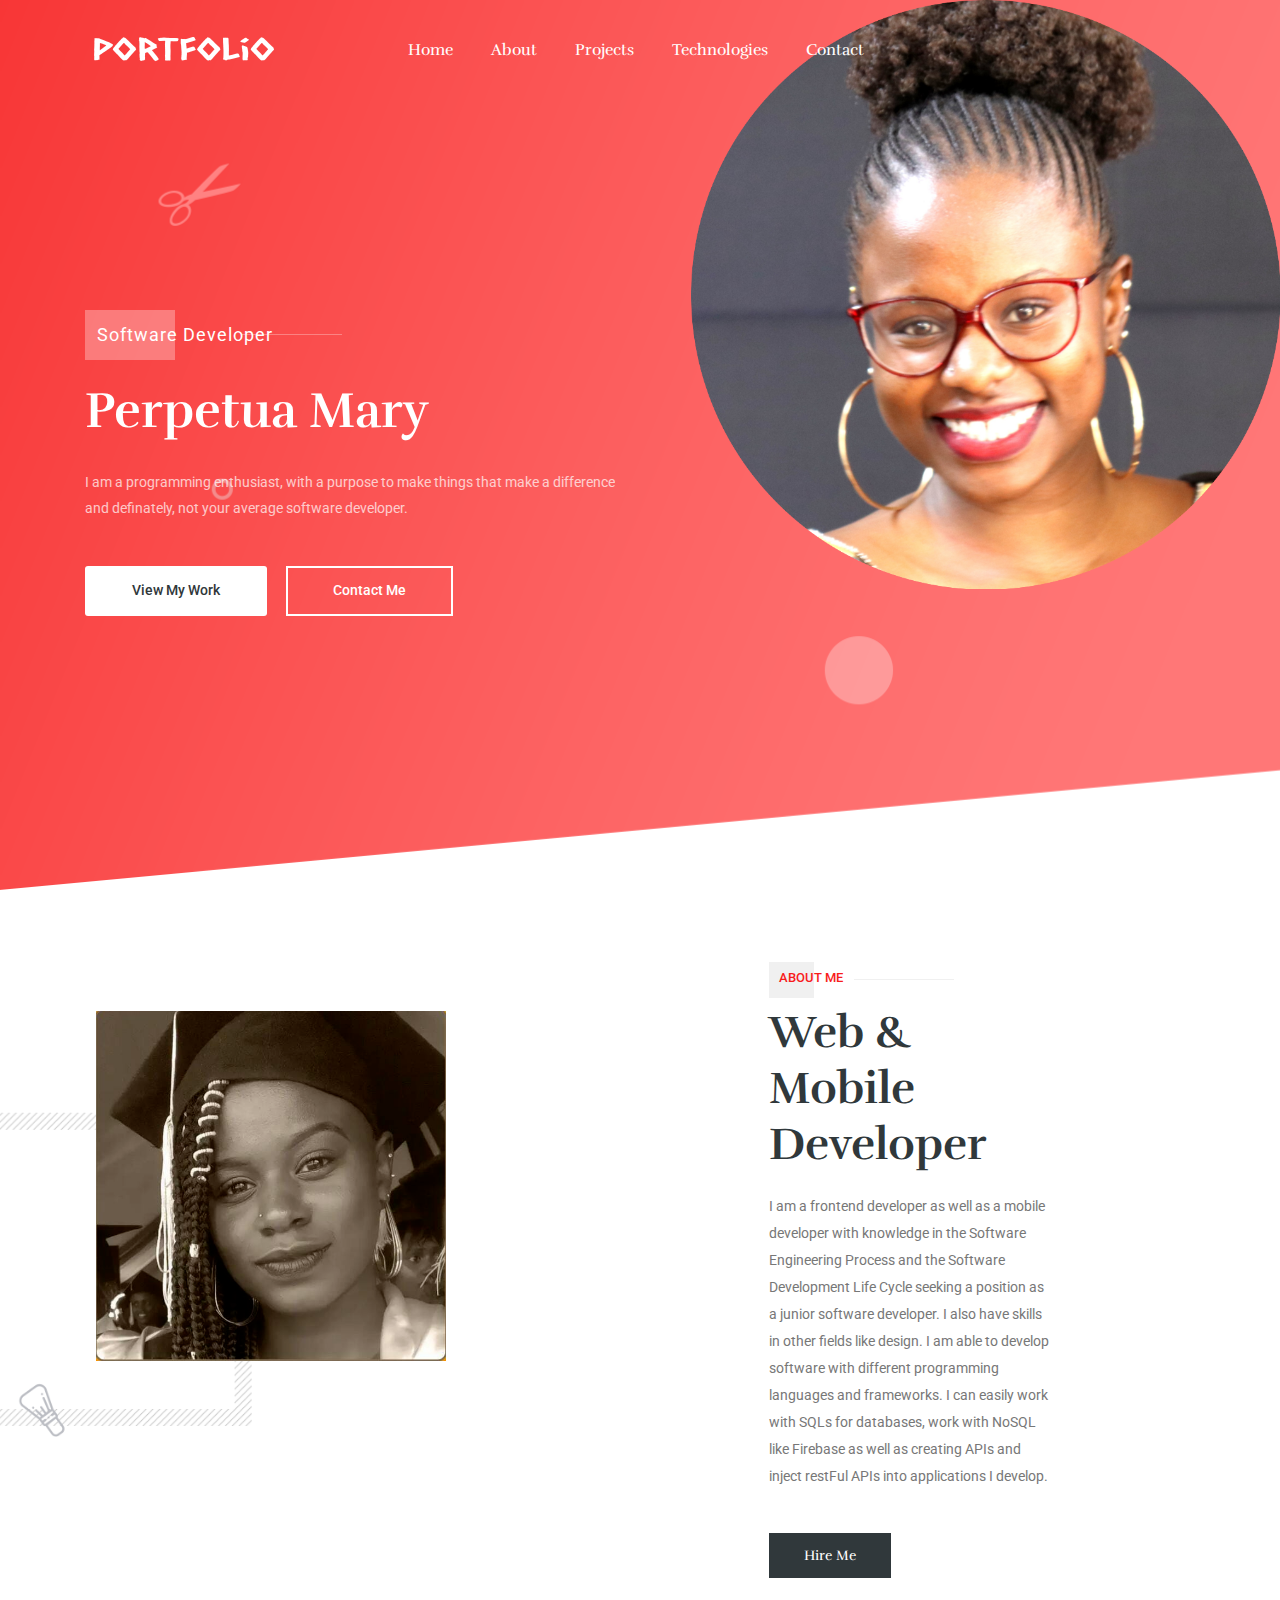
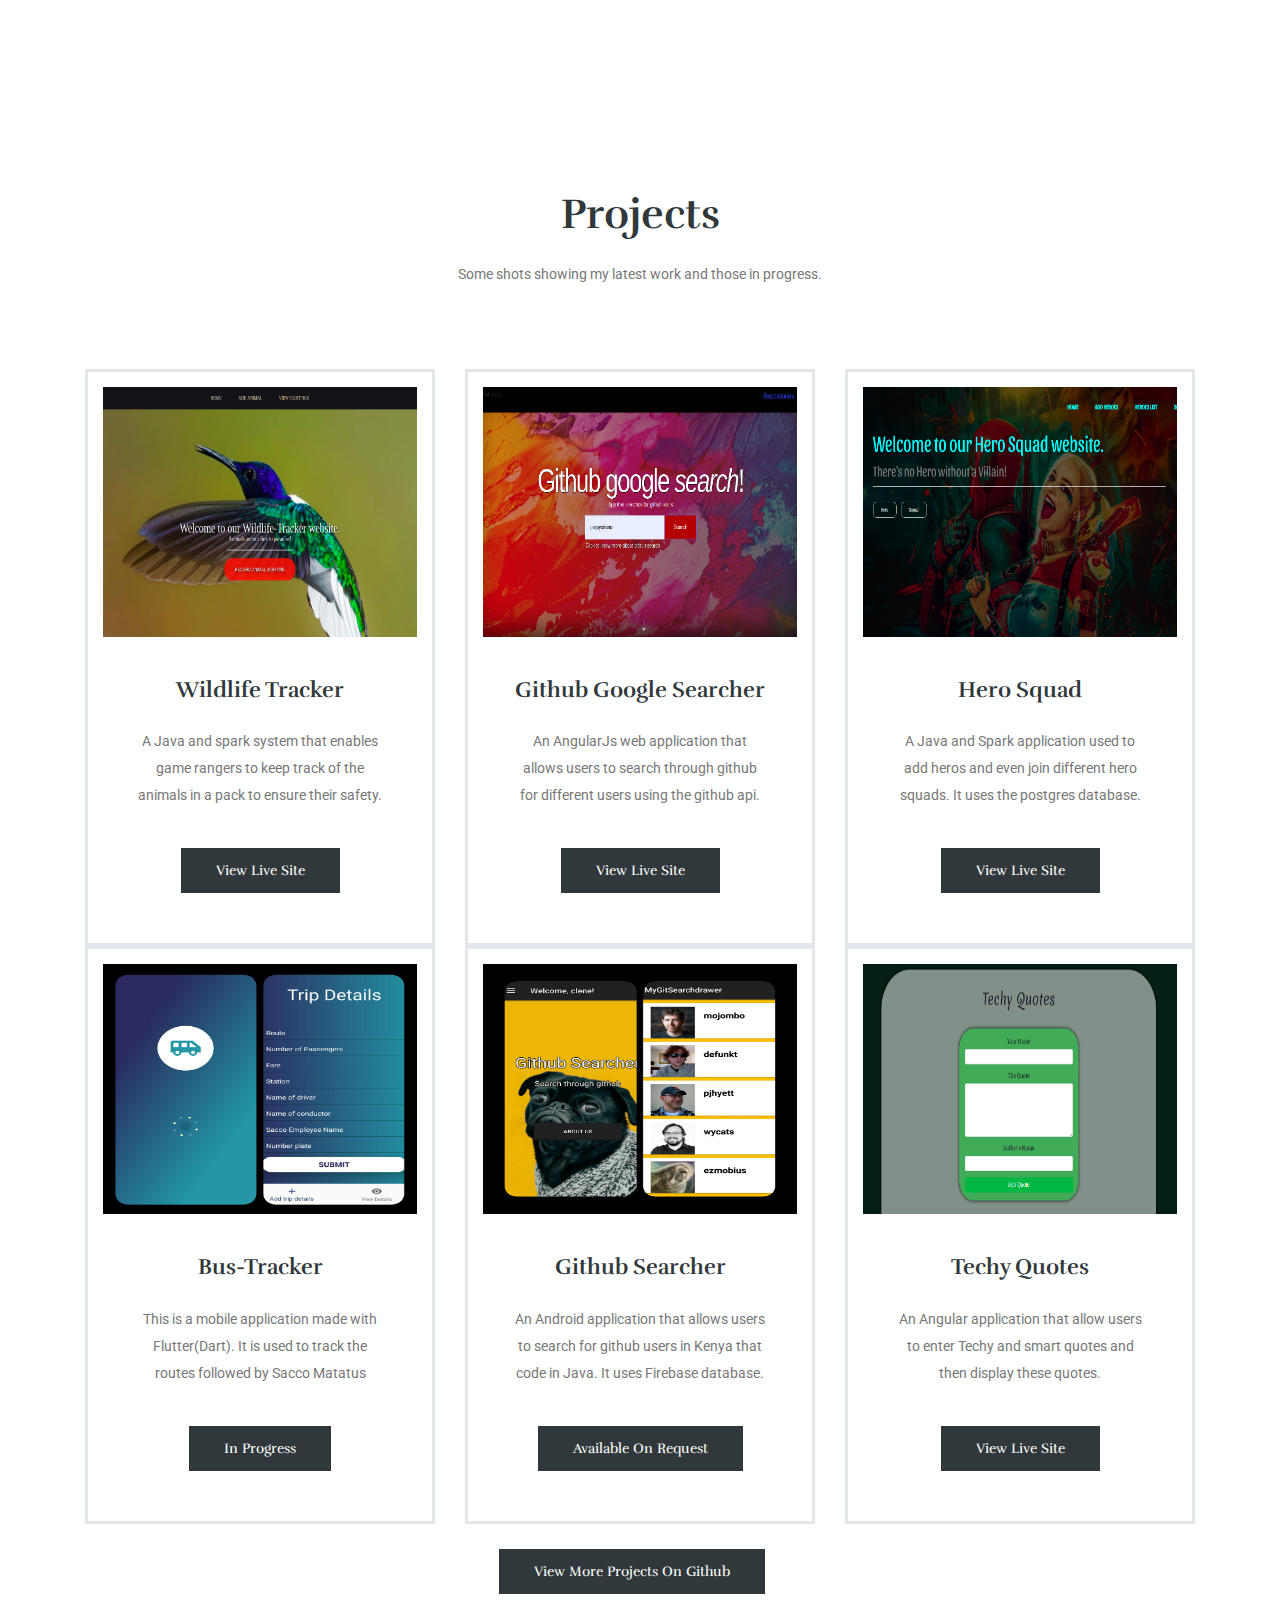
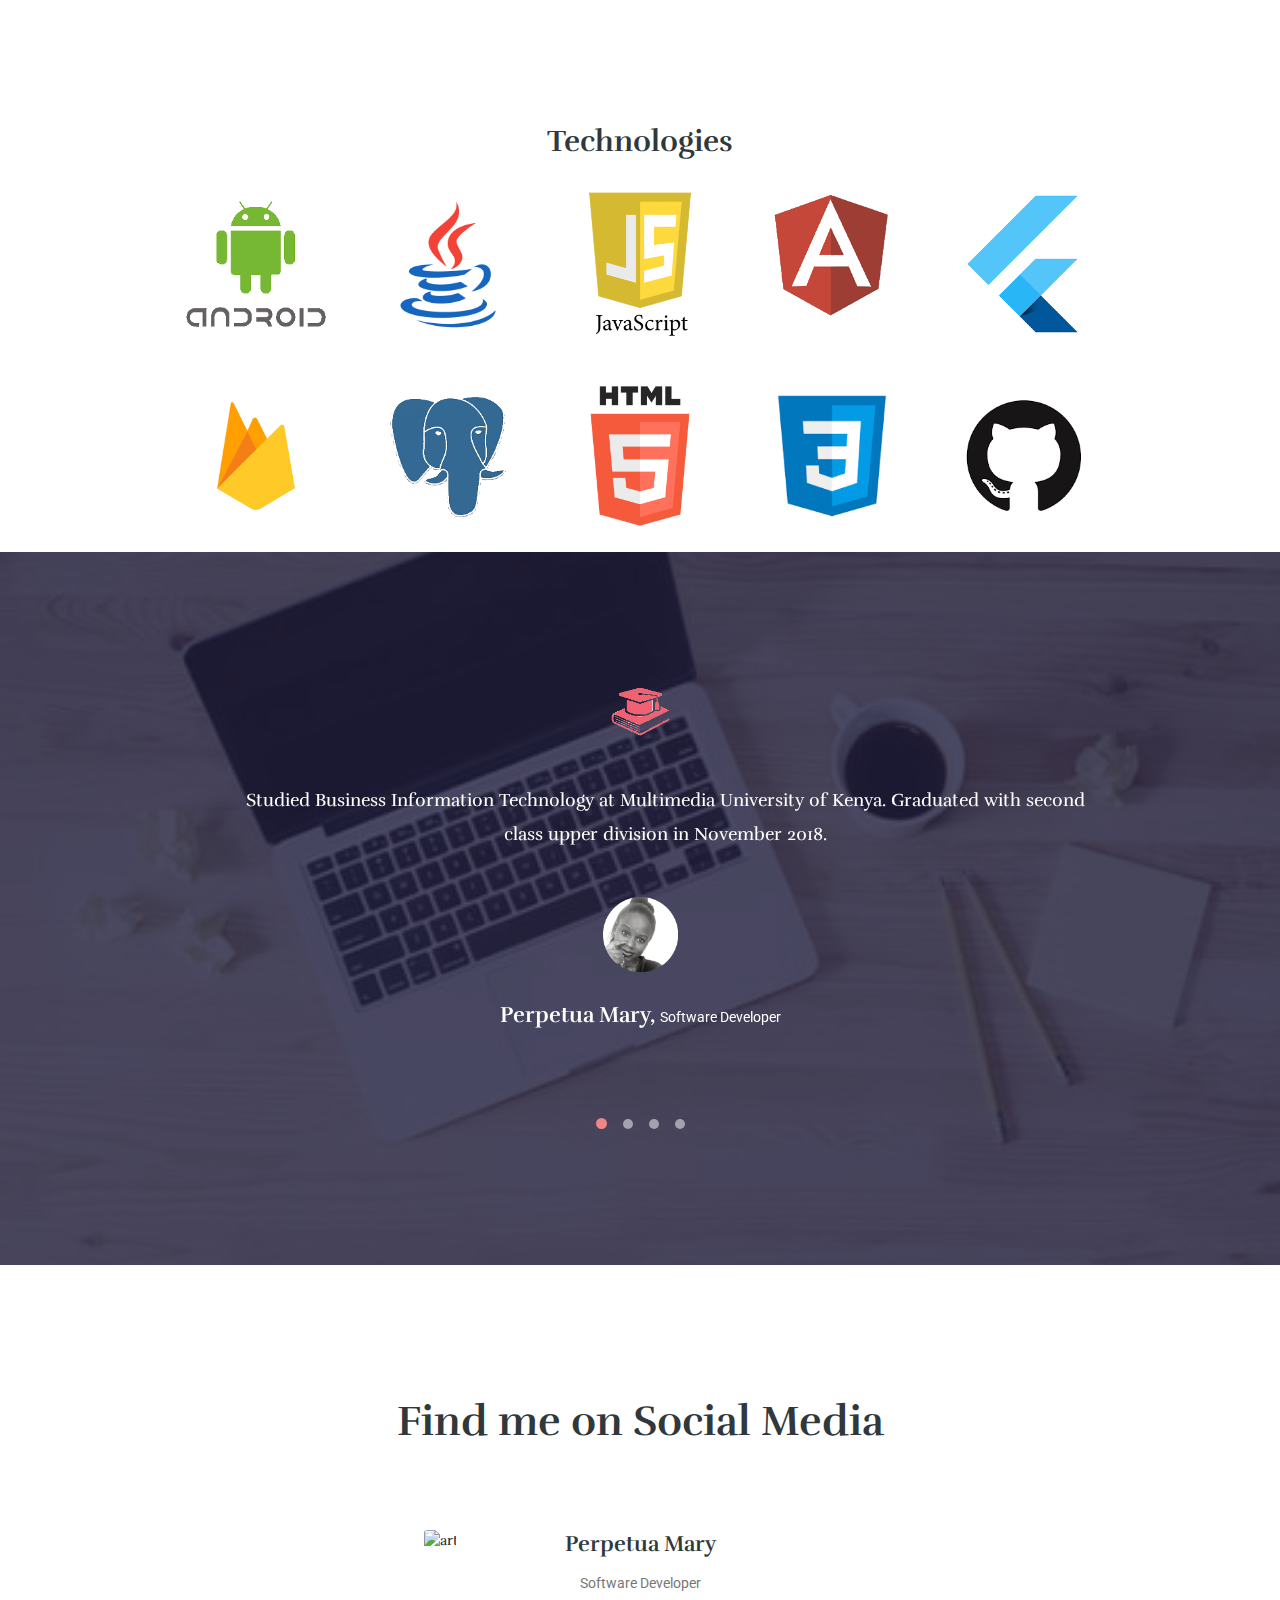
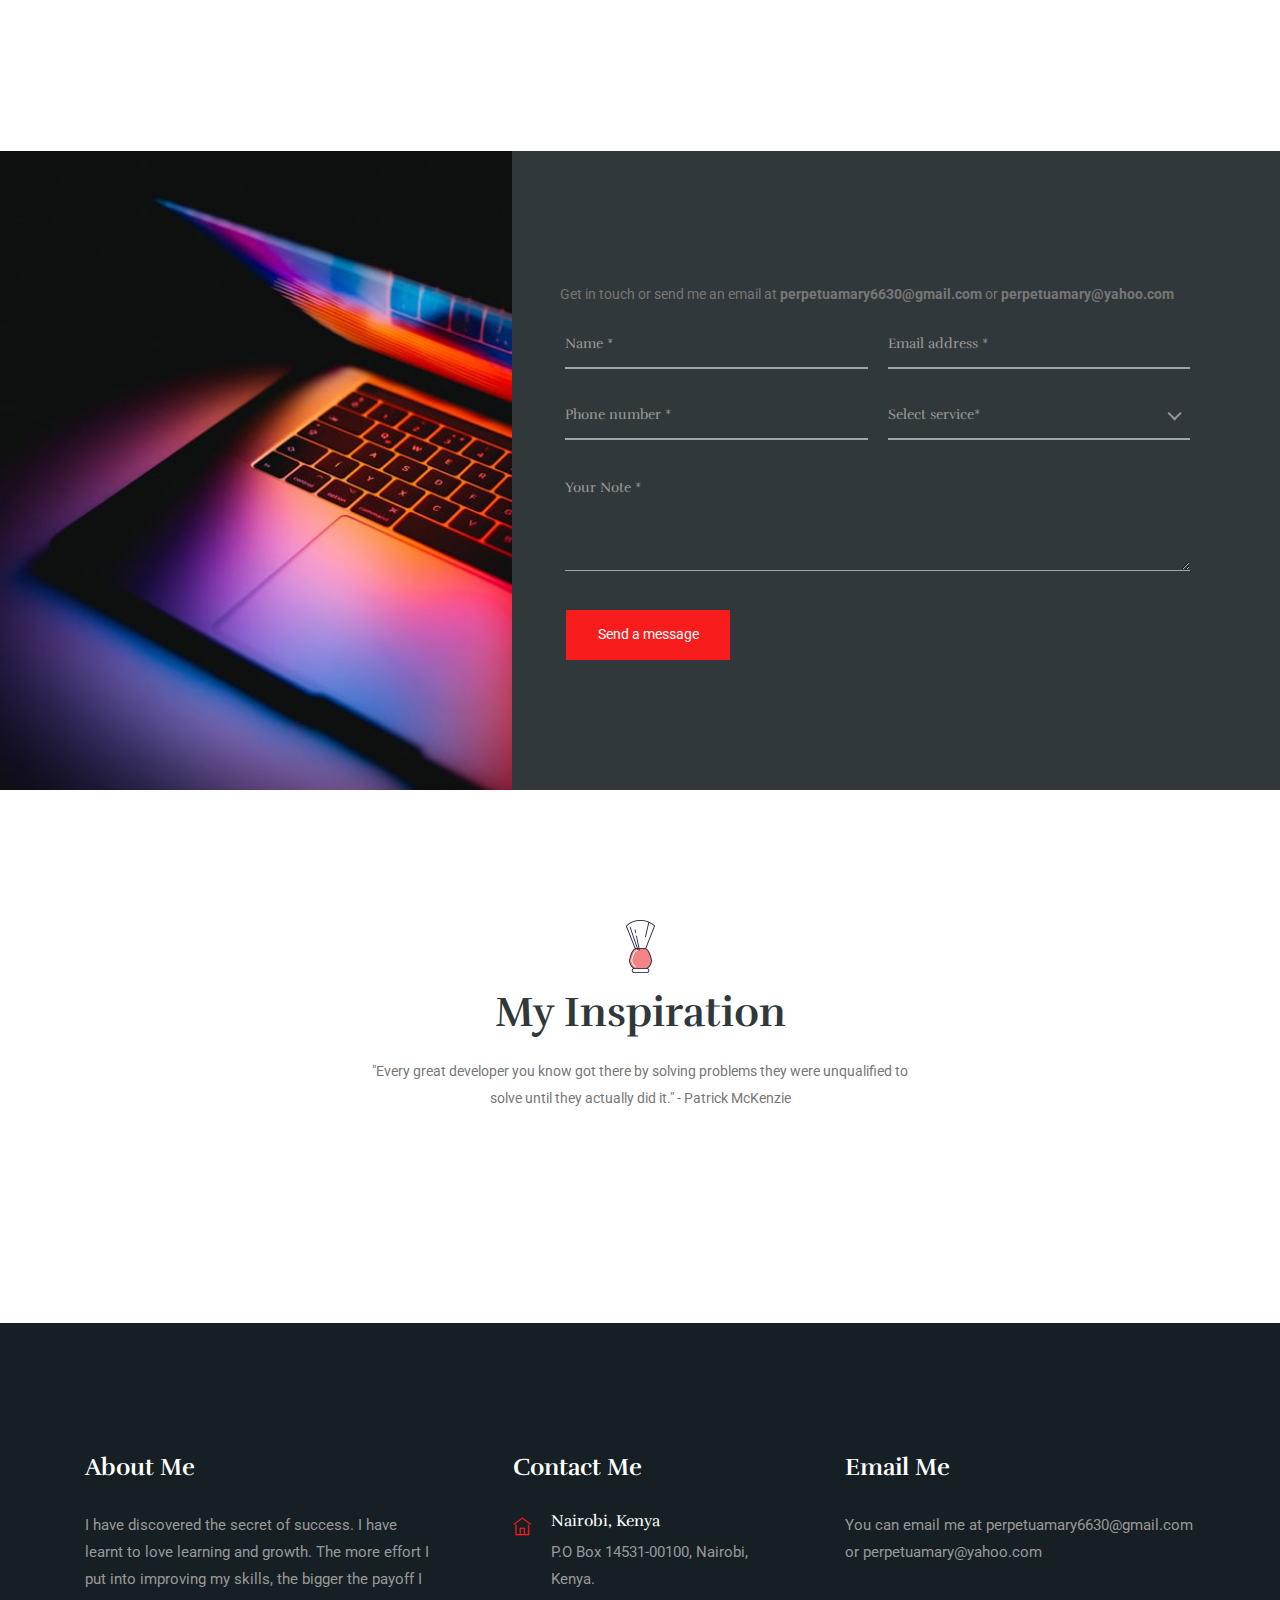
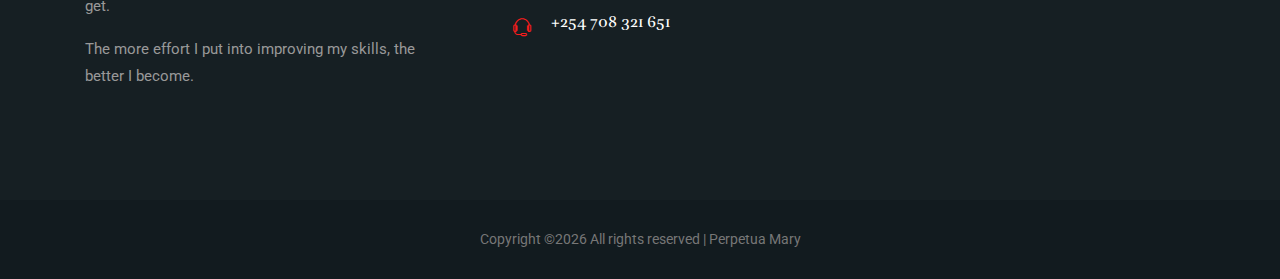
==== index.html @ 72b96043 "My portfolio" ====
<!doctype html>
<html lang="en">

<head>
    <!-- Required meta tags -->
    <meta charset="utf-8">
    <meta name="viewport" content="width=device-width, initial-scale=1, shrink-to-fit=no">
    <title>Perpetua Mary</title>
    <link rel="icon" href="img/favicon.png">
    <!-- Bootstrap CSS -->
    <link rel="stylesheet" href="css/bootstrap.min.css">
    <!-- animate CSS -->
    <link rel="stylesheet" href="css/animate.css">
    <!-- owl carousel CSS -->
    <link rel="stylesheet" href="css/owl.carousel.min.css">
    <!-- themify CSS -->
    <link rel="stylesheet" href="css/themify-icons.css">
    <!-- flaticon CSS -->
    <link rel="stylesheet" href="css/flaticon.css">
    <!-- font awesome CSS -->
    <link rel="stylesheet" href="css/magnific-popup.css">
    <!-- swiper CSS -->
    <link rel="stylesheet" href="css/slick.css">
    <link rel="stylesheet" href="css/gijgo.min.css">
    <link rel="stylesheet" href="css/nice-select.css">
    <link rel="stylesheet" href="css/all.css">
    <!-- style CSS -->
    <link rel="stylesheet" href="css/style.css">
    
</head>

<body>
    <!--::header part start::-->
    <header class="main_menu home_menu">
        <div class="container">
            <div class="row align-items-center">
                <div class="col-lg-12">
                    <nav class="navbar navbar-expand-lg navbar-light">
                        <a class="navbar-brand" href="index.html"> <img src="img/logo.png" alt="logo"> </a>
                        <button class="navbar-toggler" type="button" data-toggle="collapse"
                            data-target="#navbarSupportedContent" aria-controls="navbarSupportedContent"
                            aria-expanded="false" aria-label="Toggle navigation">
                            <span class="menu_icon"></span>
                        </button>

                        <div class="collapse navbar-collapse main-menu-item"
                            id="navbarSupportedContent">
                            <ul class="navbar-nav">
                                <li class="nav-item">
                                    <a class="nav-link" href="index.html">Home</a>
                                </li>
                                <li class="nav-item">
                                    <a class="nav-link" href="#about">About</a>
                                </li>
                                <li class="nav-item">
                                    <a class="nav-link" href="#projects">Projects</a>
                                </li>
                                <li class="nav-item">
                                    <a class="nav-link" href="#technologies">
                                       Technologies
                                    </a>
                                </li>
                                <li class="nav-item">
                                        <a class="nav-link" href="#contacts">
                                            Contact
                                        </a>
                                    </li>
                            </ul>
                        </div>
                    </nav>
                </div>
            </div>
        </div>
    </header>
    <!-- Header part end-->

    <!-- banner part start-->
    <section class="banner_part">
        <div class="container">
            <div class="row align-items-center">
                <div class="col-lg-6">
                    <div class="banner_text">
                        <div class="banner_text_iner">
                            <h5>Software Developer</h5>
                            <h1>Perpetua Mary</h1>
                            <p>I am a programming enthusiast, with a purpose to make things that make a difference and definately, not your average software developer.</p>

                            <div class="banner_btn">
                                <a href="#" class="btn_1">View My Work</a>
                                <a href="#" class="btn_2">Contact Me</a>
                            </div>
                        </div>
                    </div>
                </div>
            </div>
        </div>
    </section>
    <!-- banner part start-->

    <!-- about part start-->
    <section class="about_part">
        <div class="container-fluid">
            <div class="row align-items-center">
                <div class="col-md-4 col-lg-6">
                    <div class="about_img ">
                        <img src="img/about_us_1.png" class="about_img_1" alt="">
                        <img src="img/about_us_3.png" class="about_img_2" alt="">
                        <!-- <img src="img/about_us_3.png" class="about_img_3" alt=""> -->
                    </div>
                </div>
                <div class="col-md-7 offset-md-1 col-lg-3 offset-lg-1">
                    <div class="about_text">
                        <h5 id="about">About me</h5>
                        <h2>Web & Mobile Developer</h2>
                        <p>I am a frontend developer as well as a mobile developer with knowledge in the Software Engineering Process and the Software Development Life Cycle seeking a position as a junior software developer. I also have skills in other fields like design. I am able to develop software with different programming languages and frameworks. I can easily work with SQLs for databases, work with NoSQL like Firebase as well as creating APIs and inject restFul APIs into applications I develop.</p>
                        
                        <a href="#contacts" class="btn_3">Hire Me</a>
                    </div>
                </div>
            </div>
        </div>
    </section>
    <!-- about part end-->

    <!-- Service part start-->
    <section class="service_part section_padding">
        <div class="container">
            <div class="row justify-content-center">
                <div class="col-lg-7 col-lg-6 col-sm-10">
                    <div class="section_tittle">
                        <h2 id="projects">Projects</h2>
                        <p>Some shots showing my latest work and those in progress.</p>
                    </div>
                </div>
            </div>
            <div class="row">
                <div class="col-md-6 col-lg-4">
                    <div class="single_service_part">
                        
                        <img src="img/service/single_project_1.png" alt="">
                        <div class="single_service_text">
                            <h4>Wildlife Tracker</h4>
                            <p>A Java and spark system that enables game rangers to keep track of the animals in a pack to ensure their safety. </p>
                            <a href="https://perpy-wildlife-tracker.herokuapp.com/" class="btn_3">View live site</a>
                        </div>
                    </div>
                </div>
                <div class="col-md-6 col-lg-4">
                    <div class="single_service_part">
                        <img src="img/service/single_project_2.png" alt="">
                        <div class="single_service_text">
                            <h4>Github google searcher</h4>
                            <p>An AngularJs web application that allows users to search through github for different users using the github api.</p>
                            <a href="https://perpyotieno.github.io/Github-Search/" class="btn_3">View live site</a>
                        </div>
                    </div>
                </div>
                <div class="col-md-6 col-lg-4">
                    <div class="single_service_part">
                        <img src="img/service/single_project_3.png" alt="">
                        <div class="single_service_text">
                            <h4>Hero Squad</h4>
                            <p>A Java and Spark application used to add heros and even join different hero squads. It uses the postgres database.</p>
                            <a href="https://perpy-hero-squad.herokuapp.com/" class="btn_3">View live site</a>
                        </div>
                    </div>
                </div>
            </div>
            <div class="row">
                <div class="col-md-6 col-lg-4">
                    <div class="single_service_part">
                        
                        <img src="img/service/single_project_4.png" alt="">
                        <div class="single_service_text">
                            <h4>Bus-tracker</h4>
                            <p>This is a mobile application made with Flutter(Dart). It is used to track the routes followed by Sacco Matatus</p>
                            <a href="https://github.com/Apiyo4/sacco-matatu" class="btn_3">In progress</a>
                        </div>
                    </div>
                </div>
                <div class="col-md-6 col-lg-4">
                    <div class="single_service_part">
                        <img src="img/service/single_project_5.png" alt="">
                        <div class="single_service_text">
                            <h4>Github Searcher</h4>
                            <p>An Android application that allows users to search for github users in Kenya that code in Java. It uses Firebase database. </p>
                            <a href="https://github.com/perpyotieno/Gitsearch-Android" class="btn_3">Available on request</a>
                        </div>
                    </div>
                </div>
                <div class="col-md-6 col-lg-4">
                    <div class="single_service_part">
                        <img src="img/service/single_project_6.png" alt="">
                        <div class="single_service_text">
                            <h4>Techy Quotes</h4>
                            <p>An Angular application that allow users to enter Techy and smart quotes and then display these quotes. </p>
                            <a href="https://perpyotieno.github.io/Quotes/" class="btn_3">View live site</a>
                        </div>
                    </div>
                </div>
            </div>
            
                        
                                
            
            
        </div>
        <div id= "btn_github_container">
                <a href="https://github.com/perpyotieno" class="btn_github">View more projects on Github</a>
        </div>
           
    </section>
    

    <!-- Service part end-->

    <!-- our_offer part start-->
    <section class="our_offer">
        <div class="container-fluid">
            <div class="row justify-content-between">
                <div class="col-lg-12">
                        <h2 id="technologies">Technologies</h2>
                        <div class="languages_technologies">
                            <div class="single_offer_part">
                                <div class="single_offer">
                                    <img src="img/android.png" alt="offer_img_1">
                                    <div class="hover_text">
                                        <h2>Android</h2>
                                        <p>Use in mobile Development</p>
                                    </div>
                                </div>
                            </div>
                            <div class="single_offer_part">
                                <div class="single_offer">
                                    <img src="img/java.png" alt="offer_img_1">
                                    <div class="hover_text">
                                        <h2>Java</h2>
                                        <p>Use in backend of both web applications and mobile applications </p>
                                 </div>
                                </div>
                            </div>
                            <div class="single_offer_part">
                                <div class="single_offer">
                                    <img src="img/Javascript.png" alt="offer_img_1">
                                    <div class="hover_text">
                
                                        <h2>Javascript</h2>
                                        <p>Use in frontend and backend of web applications. Make my applications interactive</p>
                                        
                                    </div>
                                </div>
                            </div>
                            <div class="single_offer_part">
                                <div class="single_offer">
                                    <img src="img/angular.png" alt="offer_img_1">
                                    <div class="hover_text">
                                        
                                        <h2>Angular</h2>
                                        <p>Use in frontend of web applications</p>
                                        
                                    </div>
                                </div>
                            </div>
                            <div class="single_offer_part">
                                <div class="single_offer">
                                    <img src="img/flutter2.png" alt="offer_img_1">
                                    <div class="hover_text">
                                        
                                        <h2>Flutter(Dart)</h2>
                                        <p>Use in building cross-platform mobile applications</p>
                                       
                                    </div>
                                </div>
                            </div>
                        </div>
                        <div class="languages_technologies">
                            <div class="single_offer_part">
                                <div class="single_offer">
                                    <img src="img/firebase1.png" alt="offer_img_1">
                                    <div class="hover_text">
                                        
                                        <h2>Firebase</h2>
                                        <p> My cloud database of choice especially in mobile applicationas</p>
                                       
                                    </div>
                                </div>
                            </div>
                            
                            <div class="single_offer_part">
                                <div class="single_offer">
                                    <img src="img/postgres.png" alt="offer_img_1">
                                    <div class="hover_text">
                                       
                                        <h2>Postgresql</h2>
                                        <p>My Sql database of choice in creating web applications and APIs </p>
                                        <a href="#" class="offer_btn"><span class="flaticon-slim-right"></span></a>
                                    </div>
                                </div>
                            </div>
                            <div class="single_offer_part">
                                <div class="single_offer">
                                    <img src="img/html.png" alt="offer_img_1">
                                    <div class="hover_text">
                                        <h2>HTML5</h2>
                                        <p>Use in creating the structure of my web applications</p>
                                        <a href="#" class="offer_btn"><span class="flaticon-slim-right"></span></a>
                                    </div>
                                </div>
                            </div>
                            <div class="single_offer_part">
                                <div class="single_offer">
                                    <img src="img/css1.png" alt="offer_img_1">
                                    <div class="hover_text">
                                      
                                        <h2>CSS</h2>
                                        <p>Use in designing my web applications</p>
                                        <a href="#" class="offer_btn"><span class="flaticon-slim-right"></span></a>
                                    </div>
                                </div>
                            </div>
                            <div class="single_offer_part">
                                <div class="single_offer">
                                    <img src="img/github.png" alt="offer_img_1">
                                    <div class="hover_text">
                                        <h2>Github</h2>
                                        <p>My version control application of choice</p>
                                        <a href="#" class="offer_btn"><span class="flaticon-slim-right"></span></a>
                                    </div>
                                </div>
                            </div>

                        </div>
                    
                   
                    
                    
                </div>
            </div>
        </div>
    </section>
    <!-- our_offer part end-->


    <!--::review_part start::-->
    <section class="review_part gray_bg section_padding">
        <div class="container">
            <div class="row justify-content-center">
                <div class="col-lg-10">
                    <div class="client_review_part owl-carousel">
                        <div class="client_review_single">
                            <img src="img/Quote.png" class="Quote" alt="quote">
                            <div class="client_review_text">
                                <p>Studied Business Information Technology at Multimedia University of Kenya. Graduated with second class upper division in November 2018.</p>
                            </div>
                            <div class="client_img">
                                <img src="img/client/client_1.png" alt="">
                            </div>
                            <h4>Perpetua Mary, <span>Software Developer</span></h4>
                        </div>
                        <div class="client_review_single">
                            <img src="img/Quote.png" class="Quote" alt="quote">
                            <div class="client_review_text media-body">
                                <p>Graduated from Moringa school in September 2019. I studied Javascript, AngularJs, Java, Android and different databases. I also learnt how to create and consume APIs. Through the client projects that solve real world problems, I was able to learn Flutter.</p>
                            </div>
                            <div class="client_img">
                                <img src="img/client/client_1.png" alt="">
                            </div>
                            <h4>Perpetua Mary, <span>Problem Solver</span></h4>
                        </div>
                        <div class="client_review_single">
                            <img src="img/Quote.png" class="Quote" alt="quote">
                            <div class="client_review_text">
                              
                                <p>Work as an online freelancer. My roles include revamping of client websites as well as ideating with them. I also debug their applications.</p>
                            </div>
                            <div class="client_img">
                                <img src="img/client/client_1.png" alt="">
                            </div>
                            <h4>Perpetua Mary, <span>Programming Enthusiast</span></h4>
                        </div>
                        <div class="client_review_single">
                            <img src="img/Quote.png" class="Quote" alt="quote">
                            <div class="client_review_text">
                                <p>
                                    Interned at Getgas Kenya for 6 months in 2018 as a software developer. 
                                </p>
                            </div>
                            <div class="client_img">
                                <img src="img/client/client_1.png" alt="">
                            </div>
                            <h4>Perpetua Mary, <span>The Quick Learner</span></h4>
                        </div>
                    </div>
                </div>
            </div>
        </div>
    </section>
    <!--::review_part end::-->

    <!--::chefs_part start::-->
    <section class="artist_part">
        <div class="container">
            <div class="row justify-content-center">
                <div class="col-lg-7 col-lg-6 col-sm-10">
                    <div class="section_tittle">
                        <h2 id="contacts">Find me on Social Media</h2>
                    </div>
                </div>
            </div>
            <div class="social_media">

                <div class="col-sm-6 col-lg-5">
                    <div class="single_blog_item">
                        <div class="single_blog_img">
                            <img src="img/artist/artist_1.png" alt="artist">
                        </div>
                        <div class="single_text">
                            <div class="single_blog_text text-center">
                                <h3>Perpetua Mary</h3>
                                <p>Software Developer</p>
                                <div class="social_icon">
                                    <a href="https://www.facebook.com/peryno.dyan"> <i class="ti-facebook"></i> </a>
                                    <a href="https://twitter.com/perpetuamary"> <i class="ti-twitter-alt"></i> </a>
                                    <a href="https://www.instagram.com/perpy_otieno_/?hl=en"> <i class="ti-instagram"></i> </a>
                                    <a href="https://www.linkedin.com/in/perpetua-mary/"> <i class="ti-linkedin"></i> </a>
                                </div>
                            </div>
                        </div>
                    </div>
                </div>
                
            </div>
        </div>
    </section>
    <!--::chefs_part end::-->

    <!--::regervation_part start::-->
    <section class="regervation_part section_padding">
        <div class="container">
                
            <div class="row justify-content-end">
                <div class="col-lg-7">
                    <div class="regervation_part_iner">
                            <p>Get in touch or send me an email at <strong>perpetuamary6630@gmail.com </strong>or <strong>perpetuamary@yahoo.com</strong></p> <br>
                        <form>
                            <div class="form-row">
                                <div class="form-group col-md-6">
                                    <input type="text" class="form-control" id="inputEmail4" placeholder="Name *">
                                </div>
                                <div class="form-group col-md-6">
                                    <input type="email" class="form-control" id="inputPassword4"
                                        placeholder="Email address *">
                                </div> 
                                <div class="form-group col-md-6">
                                        <input type="number" class="form-control" id="pnone" placeholder="Phone number *">
                                    </div>
                                   
                                <div class="form-group col-md-6">
                                    <select class="form-control" id="Select">
                                        <option value="1" selected>Select service*</option>
                                        <option value="2"></option>
                                        <option value="3">Inquiries</option>
                                        <option value="4">Schedule a meeting</option>
                                    </select>
                                </div>
                               
                                <div class="form-group col-md-12">
                                    <textarea class="form-control" id="Textarea" rows="4"
                                        placeholder="Your Note *"></textarea>
                                </div>
                            </div>


                            <div class="regerv_btn">
                                <a href="#" class="regerv_btn_iner">Send a message</a>
                            </div>
                        </form>
                    </div>
                </div>
            </div>
        </div>
    </section>
    <!--::regervation_part end::-->

    <!-- blog part start-->
    <section class="blog_part service_part section_padding">
        <div class="container">
            <div class="row justify-content-center">
                <div class="col-lg-6">
                    <div class="section_tittle">
                        <img src="img/section_tittle_icon.png" alt="icon">
                        <h2>My Inspiration</h2>
                        <p>"Every great developer you know got there by solving problems they were unqualified to solve until they actually did it." - Patrick McKenzie</p>
                    </div>
                </div>
            </div>
            
        </div>
    </section>
    <!-- blog_part part end-->

    <!-- footer part start-->
    <footer class="footer-area">
        <div class="container">
            <div class="row justify-content-between">
                <div class="col-xl-4 col-sm-6 col-lg-4">
                    <div class="single-footer-widget footer_1">
                        <h4>About Me</h4>
                        <p>I have discovered the secret of success. I have learnt to love learning and growth. 
                            The more effort I put into improving my skills, the bigger the payoff I get. </p>
                        <p class="mt-3" >The more effort I put into improving my skills, the better I become.</p>
                    </div>
                </div>
                <div class="col-xl-3 col-sm-6 col-lg-4">
                    <div class="single-footer-widget footer_2">
                        <h4>Contact Me</h4>
                        <div class="contact_info">
                            <span class="ti-home"></span>
                            <h5>Nairobi, Kenya</h5>
                            <p>P.O Box 14531-00100, Nairobi, Kenya.</p>
                        </div>
                        <div class="contact_info">
                            <span class="ti-headphone-alt"></span>
                            <h5>+254 708 321 651</h5>
                        </div>
                    </div>
                </div>
                
                <div class="col-xl-4 col-sm-8 col-lg-4">
                    <div class="single-footer-widget footer_3">
                        <h4>Email Me</h4>
                        <p>You can email me at perpetuamary6630@gmail.com or perpetuamary@yahoo.com</p>
                       
                    </div>
                </div>
            </div>
        </div>
        <div class="copyright_part">
            <div class="container-fluid">
                <div class="row">
                    <div class="col-lg-12 text-center">
                        <p class="footer-text m-0">
Copyright &copy;<script>document.write(new Date().getFullYear());</script> All rights reserved | Perpetua Mary

</p>
                    </div>
                </div>
            </div>
        </div>
    </footer>
    <!-- footer part end-->

    <!-- jquery plugins here-->

    <script src="js/jquery-1.12.1.min.js"></script>
    <!-- popper js -->
    <script src="js/popper.min.js"></script>
    <!-- bootstrap js -->
    <script src="js/bootstrap.min.js"></script>
    <!-- easing js -->
    <script src="js/jquery.magnific-popup.js"></script>
    <!-- swiper js -->
    <script src="js/swiper.min.js"></script>
    <!-- swiper js -->
    <script src="js/masonry.pkgd.js"></script>
    <!-- particles js -->
    <script src="js/owl.carousel.min.js"></script>
    <!-- swiper js -->
    <script src="js/slick.min.js"></script>
    <script src="js/gijgo.min.js"></script>
    <script src="js/jquery.nice-select.min.js"></script>
    <!-- contact js -->
    <script src="js/jquery.ajaxchimp.min.js"></script>
    <script src="js/jquery.form.js"></script>
    <script src="js/jquery.validate.min.js"></script>
    <script src="js/mail-script.js"></script>
    <script src="js/contact.js"></script>
    <!-- custom js -->
    <script src="js/custom.js"></script>
</body>

</html>
---- css/themify-icons.css ----
@font-face {
	font-family: 'themify';
	src:url('../fonts/themify.eot?-fvbane');
	src:url('../fonts/themify.eot?#iefix-fvbane') format('embedded-opentype'),
		url('../fonts/themify.woff?-fvbane') format('woff'),
		url('../fonts/themify.ttf?-fvbane') format('truetype'),
		url('../fonts/themify.svg?-fvbane#themify') format('svg');
	font-weight: normal;
	font-style: normal;
}

[class^="ti-"], [class*=" ti-"] {
	font-family: 'themify';
	speak: none;
	font-style: normal;
	font-weight: normal;
	font-variant: normal;
	text-transform: none;
	line-height: 1;

	/* Better Font Rendering =========== */
	-webkit-font-smoothing: antialiased;
	-moz-osx-font-smoothing: grayscale;
}

.ti-wand:before {
	content: "\e600";
}
.ti-volume:before {
	content: "\e601";
}
.ti-user:before {
	content: "\e602";
}
.ti-unlock:before {
	content: "\e603";
}
.ti-unlink:before {
	content: "\e604";
}
.ti-trash:before {
	content: "\e605";
}
.ti-thought:before {
	content: "\e606";
}
.ti-target:before {
	content: "\e607";
}
.ti-tag:before {
	content: "\e608";
}
.ti-tablet:before {
	content: "\e609";
}
.ti-star:before {
	content: "\e60a";
}
.ti-spray:before {
	content: "\e60b";
}
.ti-signal:before {
	content: "\e60c";
}
.ti-shopping-cart:before {
	content: "\e60d";
}
.ti-shopping-cart-full:before {
	content: "\e60e";
}
.ti-settings:before {
	content: "\e60f";
}
.ti-search:before {
	content: "\e610";
}
.ti-zoom-in:before {
	content: "\e611";
}
.ti-zoom-out:before {
	content: "\e612";
}
.ti-cut:before {
	content: "\e613";
}
.ti-ruler:before {
	content: "\e614";
}
.ti-ruler-pencil:before {
	content: "\e615";
}
.ti-ruler-alt:before {
	content: "\e616";
}
.ti-bookmark:before {
	content: "\e617";
}
.ti-bookmark-alt:before {
	content: "\e618";
}
.ti-reload:before {
	content: "\e619";
}
.ti-plus:before {
	content: "\e61a";
}
.ti-pin:before {
	content: "\e61b";
}
.ti-pencil:before {
	content: "\e61c";
}
.ti-pencil-alt:before {
	content: "\e61d";
}
.ti-paint-roller:before {
	content: "\e61e";
}
.ti-paint-bucket:before {
	content: "\e61f";
}
.ti-na:before {
	content: "\e620";
}
.ti-mobile:before {
	content: "\e621";
}
.ti-minus:before {
	content: "\e622";
}
.ti-medall:before {
	content: "\e623";
}
.ti-medall-alt:before {
	content: "\e624";
}
.ti-marker:before {
	content: "\e625";
}
.ti-marker-alt:before {
	content: "\e626";
}
.ti-arrow-up:before {
	content: "\e627";
}
.ti-arrow-right:before {
	content: "\e628";
}
.ti-arrow-left:before {
	content: "\e629";
}
.ti-arrow-down:before {
	content: "\e62a";
}
.ti-lock:before {
	content: "\e62b";
}
.ti-location-arrow:before {
	content: "\e62c";
}
.ti-link:before {
	content: "\e62d";
}
.ti-layout:before {
	content: "\e62e";
}
.ti-layers:before {
	content: "\e62f";
}
.ti-layers-alt:before {
	content: "\e630";
}
.ti-key:before {
	content: "\e631";
}
.ti-import:before {
	content: "\e632";
}
.ti-image:before {
	content: "\e633";
}
.ti-heart:before {
	content: "\e634";
}
.ti-heart-broken:before {
	content: "\e635";
}
.ti-hand-stop:before {
	content: "\e636";
}
.ti-hand-open:before {
	content: "\e637";
}
.ti-hand-drag:before {
	content: "\e638";
}
.ti-folder:before {
	content: "\e639";
}
.ti-flag:before {
	content: "\e63a";
}
.ti-flag-alt:before {
	content: "\e63b";
}
.ti-flag-alt-2:before {
	content: "\e63c";
}
.ti-eye:before {
	content: "\e63d";
}
.ti-export:before {
	content: "\e63e";
}
.ti-exchange-vertical:before {
	content: "\e63f";
}
.ti-desktop:before {
	content: "\e640";
}
.ti-cup:before {
	content: "\e641";
}
.ti-crown:before {
	content: "\e642";
}
.ti-comments:before {
	content: "\e643";
}
.ti-comment:before {
	content: "\e644";
}
.ti-comment-alt:before {
	content: "\e645";
}
.ti-close:before {
	content: "\e646";
}
.ti-clip:before {
	content: "\e647";
}
.ti-angle-up:before {
	content: "\e648";
}
.ti-angle-right:before {
	content: "\e649";
}
.ti-angle-left:before {
	content: "\e64a";
}
.ti-angle-down:before {
	content: "\e64b";
}
.ti-check:before {
	content: "\e64c";
}
.ti-check-box:before {
	content: "\e64d";
}
.ti-camera:before {
	content: "\e64e";
}
.ti-announcement:before {
	content: "\e64f";
}
.ti-brush:before {
	content: "\e650";
}
.ti-briefcase:before {
	content: "\e651";
}
.ti-bolt:before {
	content: "\e652";
}
.ti-bolt-alt:before {
	content: "\e653";
}
.ti-blackboard:before {
	content: "\e654";
}
.ti-bag:before {
	content: "\e655";
}
.ti-move:before {
	content: "\e656";
}
.ti-arrows-vertical:before {
	content: "\e657";
}
.ti-arrows-horizontal:before {
	content: "\e658";
}
.ti-fullscreen:before {
	content: "\e659";
}
.ti-arrow-top-right:before {
	content: "\e65a";
}
.ti-arrow-top-left:before {
	content: "\e65b";
}
.ti-arrow-circle-up:before {
	content: "\e65c";
}
.ti-arrow-circle-right:before {
	content: "\e65d";
}
.ti-arrow-circle-left:before {
	content: "\e65e";
}
.ti-arrow-circle-down:before {
	content: "\e65f";
}
.ti-angle-double-up:before {
	content: "\e660";
}
.ti-angle-double-right:before {
	content: "\e661";
}
.ti-angle-double-left:before {
	content: "\e662";
}
.ti-angle-double-down:before {
	content: "\e663";
}
.ti-zip:before {
	content: "\e664";
}
.ti-world:before {
	content: "\e665";
}
.ti-wheelchair:before {
	content: "\e666";
}
.ti-view-list:before {
	content: "\e667";
}
.ti-view-list-alt:before {
	content: "\e668";
}
.ti-view-grid:before {
	content: "\e669";
}
.ti-uppercase:before {
	content: "\e66a";
}
.ti-upload:before {
	content: "\e66b";
}
.ti-underline:before {
	content: "\e66c";
}
.ti-truck:before {
	content: "\e66d";
}
.ti-timer:before {
	content: "\e66e";
}
.ti-ticket:before {
	content: "\e66f";
}
.ti-thumb-up:before {
	content: "\e670";
}
.ti-thumb-down:before {
	content: "\e671";
}
.ti-text:before {
	content: "\e672";
}
.ti-stats-up:before {
	content: "\e673";
}
.ti-stats-down:before {
	content: "\e674";
}
.ti-split-v:before {
	content: "\e675";
}
.ti-split-h:before {
	content: "\e676";
}
.ti-smallcap:before {
	content: "\e677";
}
.ti-shine:before {
	content: "\e678";
}
.ti-shift-right:before {
	content: "\e679";
}
.ti-shift-left:before {
	content: "\e67a";
}
.ti-shield:before {
	content: "\e67b";
}
.ti-notepad:before {
	content: "\e67c";
}
.ti-server:before {
	content: "\e67d";
}
.ti-quote-right:before {
	content: "\e67e";
}
.ti-quote-left:before {
	content: "\e67f";
}
.ti-pulse:before {
	content: "\e680";
}
.ti-printer:before {
	content: "\e681";
}
.ti-power-off:before {
	content: "\e682";
}
.ti-plug:before {
	content: "\e683";
}
.ti-pie-chart:before {
	content: "\e684";
}
.ti-paragraph:before {
	content: "\e685";
}
.ti-panel:before {
	content: "\e686";
}
.ti-package:before {
	content: "\e687";
}
.ti-music:before {
	content: "\e688";
}
.ti-music-alt:before {
	content: "\e689";
}
.ti-mouse:before {
	content: "\e68a";
}
.ti-mouse-alt:before {
	content: "\e68b";
}
.ti-money:before {
	content: "\e68c";
}
.ti-microphone:before {
	content: "\e68d";
}
.ti-menu:before {
	content: "\e68e";
}
.ti-menu-alt:before {
	content: "\e68f";
}
.ti-map:before {
	content: "\e690";
}
.ti-map-alt:before {
	content: "\e691";
}
.ti-loop:before {
	content: "\e692";
}
.ti-location-pin:before {
	content: "\e693";
}
.ti-list:before {
	content: "\e694";
}
.ti-light-bulb:before {
	content: "\e695";
}
.ti-Italic:before {
	content: "\e696";
}
.ti-info:before {
	content: "\e697";
}
.ti-infinite:before {
	content: "\e698";
}
.ti-id-badge:before {
	content: "\e699";
}
.ti-hummer:before {
	content: "\e69a";
}
.ti-home:before {
	content: "\e69b";
}
.ti-help:before {
	content: "\e69c";
}
.ti-headphone:before {
	content: "\e69d";
}
.ti-harddrives:before {
	content: "\e69e";
}
.ti-harddrive:before {
	content: "\e69f";
}
.ti-gift:before {
	content: "\e6a0";
}
.ti-game:before {
	content: "\e6a1";
}
.ti-filter:before {
	content: "\e6a2";
}
.ti-files:before {
	content: "\e6a3";
}
.ti-file:before {
	content: "\e6a4";
}
.ti-eraser:before {
	content: "\e6a5";
}
.ti-envelope:before {
	content: "\e6a6";
}
.ti-download:before {
	content: "\e6a7";
}
.ti-direction:before {
	content: "\e6a8";
}
.ti-direction-alt:before {
	content: "\e6a9";
}
.ti-dashboard:before {
	content: "\e6aa";
}
.ti-control-stop:before {
	content: "\e6ab";
}
.ti-control-shuffle:before {
	content: "\e6ac";
}
.ti-control-play:before {
	content: "\e6ad";
}
.ti-control-pause:before {
	content: "\e6ae";
}
.ti-control-forward:before {
	content: "\e6af";
}
.ti-control-backward:before {
	content: "\e6b0";
}
.ti-cloud:before {
	content: "\e6b1";
}
.ti-cloud-up:before {
	content: "\e6b2";
}
.ti-cloud-down:before {
	content: "\e6b3";
}
.ti-clipboard:before {
	content: "\e6b4";
}
.ti-car:before {
	content: "\e6b5";
}
.ti-calendar:before {
	content: "\e6b6";
}
.ti-book:before {
	content: "\e6b7";
}
.ti-bell:before {
	content: "\e6b8";
}
.ti-basketball:before {
	content: "\e6b9";
}
.ti-bar-chart:before {
	content: "\e6ba";
}
.ti-bar-chart-alt:before {
	content: "\e6bb";
}
.ti-back-right:before {
	content: "\e6bc";
}
.ti-back-left:before {
	content: "\e6bd";
}
.ti-arrows-corner:before {
	content: "\e6be";
}
.ti-archive:before {
	content: "\e6bf";
}
.ti-anchor:before {
	content: "\e6c0";
}
.ti-align-right:before {
	content: "\e6c1";
}
.ti-align-left:before {
	content: "\e6c2";
}
.ti-align-justify:before {
	content: "\e6c3";
}
.ti-align-center:before {
	content: "\e6c4";
}
.ti-alert:before {
	content: "\e6c5";
}
.ti-alarm-clock:before {
	content: "\e6c6";
}
.ti-agenda:before {
	content: "\e6c7";
}
.ti-write:before {
	content: "\e6c8";
}
.ti-window:before {
	content: "\e6c9";
}
.ti-widgetized:before {
	content: "\e6ca";
}
.ti-widget:before {
	content: "\e6cb";
}
.ti-widget-alt:before {
	content: "\e6cc";
}
.ti-wallet:before {
	content: "\e6cd";
}
.ti-video-clapper:before {
	content: "\e6ce";
}
.ti-video-camera:before {
	content: "\e6cf";
}
.ti-vector:before {
	content: "\e6d0";
}
.ti-themify-logo:before {
	content: "\e6d1";
}
.ti-themify-favicon:before {
	content: "\e6d2";
}
.ti-themify-favicon-alt:before {
	content: "\e6d3";
}
.ti-support:before {
	content: "\e6d4";
}
.ti-stamp:before {
	content: "\e6d5";
}
.ti-split-v-alt:before {
	content: "\e6d6";
}
.ti-slice:before {
	content: "\e6d7";
}
.ti-shortcode:before {
	content: "\e6d8";
}
.ti-shift-right-alt:before {
	content: "\e6d9";
}
.ti-shift-left-alt:before {
	content: "\e6da";
}
.ti-ruler-alt-2:before {
	content: "\e6db";
}
.ti-receipt:before {
	content: "\e6dc";
}
.ti-pin2:before {
	content: "\e6dd";
}
.ti-pin-alt:before {
	content: "\e6de";
}
.ti-pencil-alt2:before {
	content: "\e6df";
}
.ti-palette:before {
	content: "\e6e0";
}
.ti-more:before {
	content: "\e6e1";
}
.ti-more-alt:before {
	content: "\e6e2";
}
.ti-microphone-alt:before {
	content: "\e6e3";
}
.ti-magnet:before {
	content: "\e6e4";
}
.ti-line-double:before {
	content: "\e6e5";
}
.ti-line-dotted:before {
	content: "\e6e6";
}
.ti-line-dashed:before {
	content: "\e6e7";
}
.ti-layout-width-full:before {
	content: "\e6e8";
}
.ti-layout-width-default:before {
	content: "\e6e9";
}
.ti-layout-width-default-alt:before {
	content: "\e6ea";
}
.ti-layout-tab:before {
	content: "\e6eb";
}
.ti-layout-tab-window:before {
	content: "\e6ec";
}
.ti-layout-tab-v:before {
	content: "\e6ed";
}
.ti-layout-tab-min:before {
	content: "\e6ee";
}
.ti-layout-slider:before {
	content: "\e6ef";
}
.ti-layout-slider-alt:before {
	content: "\e6f0";
}
.ti-layout-sidebar-right:before {
	content: "\e6f1";
}
.ti-layout-sidebar-none:before {
	content: "\e6f2";
}
.ti-layout-sidebar-left:before {
	content: "\e6f3";
}
.ti-layout-placeholder:before {
	content: "\e6f4";
}
.ti-layout-menu:before {
	content: "\e6f5";
}
.ti-layout-menu-v:before {
	content: "\e6f6";
}
.ti-layout-menu-separated:before {
	content: "\e6f7";
}
.ti-layout-menu-full:before {
	content: "\e6f8";
}
.ti-layout-media-right-alt:before {
	content: "\e6f9";
}
.ti-layout-media-right:before {
	content: "\e6fa";
}
.ti-layout-media-overlay:before {
	content: "\e6fb";
}
.ti-layout-media-overlay-alt:before {
	content: "\e6fc";
}
.ti-layout-media-overlay-alt-2:before {
	content: "\e6fd";
}
.ti-layout-media-left-alt:before {
	content: "\e6fe";
}
.ti-layout-media-left:before {
	content: "\e6ff";
}
.ti-layout-media-center-alt:before {
	content: "\e700";
}
.ti-layout-media-center:before {
	content: "\e701";
}
.ti-layout-list-thumb:before {
	content: "\e702";
}
.ti-layout-list-thumb-alt:before {
	content: "\e703";
}
.ti-layout-list-post:before {
	content: "\e704";
}
.ti-layout-list-large-image:before {
	content: "\e705";
}
.ti-layout-line-solid:before {
	content: "\e706";
}
.ti-layout-grid4:before {
	content: "\e707";
}
.ti-layout-grid3:before {
	content: "\e708";
}
.ti-layout-grid2:before {
	content: "\e709";
}
.ti-layout-grid2-thumb:before {
	content: "\e70a";
}
.ti-layout-cta-right:before {
	content: "\e70b";
}
.ti-layout-cta-left:before {
	content: "\e70c";
}
.ti-layout-cta-center:before {
	content: "\e70d";
}
.ti-layout-cta-btn-right:before {
	content: "\e70e";
}
.ti-layout-cta-btn-left:before {
	content: "\e70f";
}
.ti-layout-column4:before {
	content: "\e710";
}
.ti-layout-column3:before {
	content: "\e711";
}
.ti-layout-column2:before {
	content: "\e712";
}
.ti-layout-accordion-separated:before {
	content: "\e713";
}
.ti-layout-accordion-merged:before {
	content: "\e714";
}
.ti-layout-accordion-list:before {
	content: "\e715";
}
.ti-ink-pen:before {
	content: "\e716";
}
.ti-info-alt:before {
	content: "\e717";
}
.ti-help-alt:before {
	content: "\e718";
}
.ti-headphone-alt:before {
	content: "\e719";
}
.ti-hand-point-up:before {
	content: "\e71a";
}
.ti-hand-point-right:before {
	content: "\e71b";
}
.ti-hand-point-left:before {
	content: "\e71c";
}
.ti-hand-point-down:before {
	content: "\e71d";
}
.ti-gallery:before {
	content: "\e71e";
}
.ti-face-smile:before {
	content: "\e71f";
}
.ti-face-sad:before {
	content: "\e720";
}
.ti-credit-card:before {
	content: "\e721";
}
.ti-control-skip-forward:before {
	content: "\e722";
}
.ti-control-skip-backward:before {
	content: "\e723";
}
.ti-control-record:before {
	content: "\e724";
}
.ti-control-eject:before {
	content: "\e725";
}
.ti-comments-smiley:before {
	content: "\e726";
}
.ti-brush-alt:before {
	content: "\e727";
}
.ti-youtube:before {
	content: "\e728";
}
.ti-vimeo:before {
	content: "\e729";
}
.ti-twitter:before {
	content: "\e72a";
}
.ti-time:before {
	content: "\e72b";
}
.ti-tumblr:before {
	content: "\e72c";
}
.ti-skype:before {
	content: "\e72d";
}
.ti-share:before {
	content: "\e72e";
}
.ti-share-alt:before {
	content: "\e72f";
}
.ti-rocket:before {
	content: "\e730";
}
.ti-pinterest:before {
	content: "\e731";
}
.ti-new-window:before {
	content: "\e732";
}
.ti-microsoft:before {
	content: "\e733";
}
.ti-list-ol:before {
	content: "\e734";
}
.ti-linkedin:before {
	content: "\e735";
}
.ti-layout-sidebar-2:before {
	content: "\e736";
}
.ti-layout-grid4-alt:before {
	content: "\e737";
}
.ti-layout-grid3-alt:before {
	content: "\e738";
}
.ti-layout-grid2-alt:before {
	content: "\e739";
}
.ti-layout-column4-alt:before {
	content: "\e73a";
}
.ti-layout-column3-alt:before {
	content: "\e73b";
}
.ti-layout-column2-alt:before {
	content: "\e73c";
}
.ti-instagram:before {
	content: "\e73d";
}
.ti-google:before {
	content: "\e73e";
}
.ti-github:before {
	content: "\e73f";
}
.ti-flickr:before {
	content: "\e740";
}
.ti-facebook:before {
	content: "\e741";
}
.ti-dropbox:before {
	content: "\e742";
}
.ti-dribbble:before {
	content: "\e743";
}
.ti-apple:before {
	content: "\e744";
}
.ti-android:before {
	content: "\e745";
}
.ti-save:before {
	content: "\e746";
}
.ti-save-alt:before {
	content: "\e747";
}
.ti-yahoo:before {
	content: "\e748";
}
.ti-wordpress:before {
	content: "\e749";
}
.ti-vimeo-alt:before {
	content: "\e74a";
}
.ti-twitter-alt:before {
	content: "\e74b";
}
.ti-tumblr-alt:before {
	content: "\e74c";
}
.ti-trello:before {
	content: "\e74d";
}
.ti-stack-overflow:before {
	content: "\e74e";
}
.ti-soundcloud:before {
	content: "\e74f";
}
.ti-sharethis:before {
	content: "\e750";
}
.ti-sharethis-alt:before {
	content: "\e751";
}
.ti-reddit:before {
	content: "\e752";
}
.ti-pinterest-alt:before {
	content: "\e753";
}
.ti-microsoft-alt:before {
	content: "\e754";
}
.ti-linux:before {
	content: "\e755";
}
.ti-jsfiddle:before {
	content: "\e756";
}
.ti-joomla:before {
	content: "\e757";
}
.ti-html5:before {
	content: "\e758";
}
.ti-flickr-alt:before {
	content: "\e759";
}
.ti-email:before {
	content: "\e75a";
}
.ti-drupal:before {
	content: "\e75b";
}
.ti-dropbox-alt:before {
	content: "\e75c";
}
.ti-css3:before {
	content: "\e75d";
}
.ti-rss:before {
	content: "\e75e";
}
.ti-rss-alt:before {
	content: "\e75f";
}
---- css/flaticon.css ----
/*
  	Flaticon icon font: Flaticon
  	Creation date: 09/04/2019 10:10
  	*/

@font-face {
  font-family: "Flaticon";
  src: url("../fonts/Flaticon.eot");
  src: url("../fonts/Flaticon.eot?#iefix") format("embedded-opentype"),
       url("../fonts/Flaticon.woff2") format("woff2"),
       url("../fonts/Flaticon.woff") format("woff"),
       url("../fonts/Flaticon.ttf") format("truetype"),
       url("../fonts/Flaticon.svg#Flaticon") format("svg");
  font-weight: normal;
  font-style: normal;
}

@media screen and (-webkit-min-device-pixel-ratio:0) {
  @font-face {
    font-family: "Flaticon";
    src: url("./Flaticon.svg#Flaticon") format("svg");
  }
}

[class^="flaticon-"]:before, [class*=" flaticon-"]:before,
[class^="flaticon-"]:after, [class*=" flaticon-"]:after {   
  font-family: Flaticon;
        font-size: 30px;
       font-style: normal;
       color: #fff;
}

.flaticon-growth:before { content: "\f100"; }
.flaticon-wallet:before { content: "\f101"; }
---- css/gijgo.min.css ----
.gj-button-md,.gj-text-align-center{text-align:center}.gj-button-md,.gj-modal{overflow:hidden;outline:0}.gj-button-md,.gj-button-md-group{position:relative;vertical-align:middle}.gj-button,.gj-button-md,.gj-cursor-pointer{cursor:pointer}.gj-button{background-color:#f5f5f5;border:1px solid #ddd;color:#000;border-radius:3px;padding:6px 10px}.gj-unselectable{-webkit-touch-callout:none;-webkit-user-select:none;-khtml-user-select:none;-moz-user-select:none;-ms-user-select:none;user-select:none}.gj-row{display:-webkit-box;display:-ms-flexbox;display:flex;-ms-flex-wrap:wrap;flex-wrap:wrap}.gj-margin-left-5{margin-left:5px}.gj-margin-left-10{margin-left:10px}.gj-width-full{width:100%}.gj-font-size-16{font-size:16px}.gj-hidden{display:none}.gj-button-md{background:0 0;border:none;border-radius:2px;color:rgba(0,0,0,.87);height:36px;margin:0;min-width:64px;padding:0 16px;display:inline-block;font-family:Roboto,Helvetica,Arial,sans-serif;font-size:1rem;font-weight:500;text-transform:uppercase;letter-spacing:0;will-change:box-shadow;transition:box-shadow .2s cubic-bezier(.4,0,1,1),background-color .2s cubic-bezier(.4,0,.2,1),color .2s cubic-bezier(.4,0,.2,1);text-decoration:none;line-height:36px;-webkit-user-select:none;-moz-user-select:none;-ms-user-select:none;user-select:none}.gj-button-md:hover{background-color:rgba(158,158,158,.2)}.gj-button-md:disabled{color:rgba(0,0,0,.26);background:0 0}.gj-button-md .gj-icon,.gj-button-md .material-icons{vertical-align:middle}.gj-button-md.gj-button-md-icon{width:24px;height:31px;min-width:24px;padding:0;display:table}ul.gj-list-bootstrap li [data-role=image],ul.gj-list-md li [data-role=checkbox],ul.gj-list-md li [data-role=image]{height:24px;width:24px}.gj-button-md.gj-button-md-icon .gj-icon,.gj-button-md.gj-button-md-icon .material-icons{display:table-cell;margin-right:0;width:24px;height:24px}.gj-button-md.active{background-color:rgba(158,158,158,.4)}.gj-button-md-group{display:inline-block}.gj-textbox-md{border:none;border-bottom:1px solid rgba(0,0,0,.42);display:block;font-family:Helvetica,Arial,sans-serif;font-size:16px;line-height:16px;padding:4px 0;margin:0;width:100%;background:0 0;text-align:left;color:rgba(0,0,0,.87)}.gj-textbox-md:active,.gj-textbox-md:focus{border-bottom:2px solid rgba(0,0,0,.42);outline:0}.gj-textbox-md::placeholder{color:#8e8e8e}.gj-textbox-md:-ms-input-placeholder{color:#8e8e8e}.gj-textbox-md::-ms-input-placeholder{color:#8e8e8e}.gj-md-spacer-24{min-width:24px;width:24px;display:inline-block}.gj-md-spacer-32{min-width:32px;width:32px;display:inline-block}.gj-modal{position:fixed;top:0;right:0;bottom:0;left:0;z-index:1203;display:none;-webkit-overflow-scrolling:touch;background-color:rgba(0,0,0,.54118);transition:.2s ease opacity;will-change:opacity}ul.gj-list li [data-role=wrapper]{display:table;width:100%}ul.gj-list li [data-role=checkbox],ul.gj-list li [data-role=image]{display:table-cell;vertical-align:middle;text-align:center}ul.gj-list li [data-role=display]{display:table-cell;vertical-align:middle;cursor:pointer}ul.gj-list li [data-role=display]:empty:before{content:"\200b"}ul.gj-list-bootstrap{padding-left:0;margin-bottom:0}ul.gj-list-bootstrap li{padding:0}ul.gj-list-bootstrap li [data-role=wrapper]{padding:0 10px}ul.gj-list-bootstrap li [data-role=checkbox]{width:24px;padding:3px}ul.gj-list-bootstrap li [data-role=display]{padding:8px 0 8px 4px}.list-group-item.active ul li,.list-group-item.active:focus ul li,.list-group-item.active:hover ul li{text-shadow:none;color:initial}ul.gj-list-md{padding:0;list-style:none;line-height:24px;letter-spacing:0;color:#616161}.gj-picker-md,ul.gj-list-md li{font-family:Roboto,Helvetica,Arial,sans-serif;font-size:16px;font-weight:400;letter-spacing:.04em;line-height:1}ul.gj-list-md li{display:list-item;list-style-type:none;padding:0;min-height:unset;box-sizing:border-box;align-items:center;cursor:default;overflow:hidden;-webkit-flex-direction:row;-ms-flex-direction:row;flex-direction:row;-webkit-flex-wrap:nowrap;-ms-flex-wrap:nowrap;flex-wrap:nowrap}ul.gj-list-md li [data-role=display]{padding:8px 0 8px 5px;order:0;flex-grow:2;text-decoration:none;box-sizing:border-box;align-items:center;text-align:left;color:rgba(0,0,0,.87)}ul.gj-list-md li.disabled>[data-role=wrapper]>[data-role=display]{color:#9E9E9E}.gj-list-md-active{background:#e0e0e0;color:#3f51b5}.gj-picker{position:absolute;z-index:1203;background-color:#fff}.gj-picker .selected{color:#fff}.gj-picker-md{color:rgba(0,0,0,.87);border:1px solid #E0E0E0}.gj-modal .gj-picker-md{border:0}.gj-picker-md [role=header]{color:rgba(255,255,255,.54);display:flex;background:#2196f3;align-items:baseline;user-select:none;justify-content:center}.gj-picker-md [role=footer]{float:right;padding:10px}.gj-picker-md [role=footer] button.gj-button-md{color:#2196f3;font-weight:700;font-size:13px}.gj-picker-bootstrap{border:1px solid #E0E0E0}.gj-picker-bootstrap .selected{color:#888}.gj-picker-bootstrap [role=header]{background:#eee;color:#AAA}@font-face{font-family:gijgo-material;src:url(../fonts/gijgo-material.eot?235541);src:url(../fonts/gijgo-material.eot?235541#iefix) format('embedded-opentype'),url(../fonts/gijgo-material.ttf?235541) format('truetype'),url(../fonts/gijgo-material.woff?235541) format('woff'),url(../fonts/gijgo-material.svg?235541#gijgo-material) format('svg');font-weight:400;font-style:normal}.gj-icon{font-family:gijgo-material!important;font-size:24px;speak:none;font-style:normal;font-weight:400;font-variant:normal;text-transform:none;line-height:1;letter-spacing:0;-webkit-font-feature-settings:"liga";-moz-font-feature-settings:"liga=1";-moz-font-feature-settings:"liga";-ms-font-feature-settings:"liga" 1;font-feature-settings:"liga";-webkit-font-variant-ligatures:discretionary-ligatures;font-variant-ligatures:discretionary-ligatures;-webkit-font-smoothing:antialiased;-moz-osx-font-smoothing:grayscale}.gj-icon.undo:before{content:"\e900"}.gj-icon.vertical-align-top:before{content:"\e901"}.gj-icon.vertical-align-center:before{content:"\e902"}.gj-icon.vertical-align-bottom:before{content:"\e903"}.gj-icon.arrow-dropup:before{content:"\e904"}.gj-icon.clock:before{content:"\e905"}.gj-icon.refresh:before{content:"\e906"}.gj-icon.last-page:before{content:"\e907"}.gj-icon.first-page:before{content:"\e908"}.gj-icon.cancel:before{content:"\e909"}.gj-icon.clear:before{content:"\e90a"}.gj-icon.check-circle:before{content:"\e90b"}.gj-icon.delete:before{content:"\e90c"}.gj-icon.arrow-upward:before{content:"\e90d"}.gj-icon.arrow-forward:before{content:"\e90e"}.gj-icon.arrow-downward:before{content:"\e90f"}.gj-icon.arrow-back:before{content:"\e910"}.gj-icon.list-numbered:before{content:"\e911"}.gj-icon.list-bulleted:before{content:"\e912"}.gj-icon.indent-increase:before{content:"\e913"}.gj-icon.indent-decrease:before{content:"\e914"}.gj-icon.redo:before{content:"\e915"}.gj-icon.align-right:before{content:"\e916"}.gj-icon.align-left:before{content:"\e917"}.gj-icon.align-justify:before{content:"\e918"}.gj-icon.align-center:before{content:"\e919"}.gj-icon.strikethrough:before{content:"\e91a"}.gj-icon.italic:before{content:"\e91b"}.gj-icon.underlined:before{content:"\e91c"}.gj-icon.bold:before{content:"\e91d"}.gj-icon.arrow-dropdown:before{content:"\e91e"}.gj-icon.done:before{content:"\e91f"}.gj-icon.pencil:before{content:"\e920"}.gj-icon.minus:before{content:"\e921"}.gj-icon.plus:before{content:"\e922"}.gj-icon.chevron-up:before{content:"\e923"}.gj-icon.chevron-right:before{content:"\e924"}.gj-icon.chevron-down:before{content:"\e925"}.gj-icon.chevron-left:before{content:"\e926"}.gj-icon.event:before{content:"\e927"}.gj-draggable{cursor:move}.gj-resizable-handle{position:absolute;font-size:.1px;display:block;-ms-touch-action:none;touch-action:none;z-index:1203}.gj-dialog-bootstrap [data-role=title],.gj-dialog-bootstrap4 [data-role=title]{display:inline}.gj-dialog-bootstrap,.gj-dialog-bootstrap4,.gj-dialog-md{z-index:1202;overflow:hidden}.gj-resizable-n{cursor:n-resize;height:7px;width:100%;top:-5px;left:0}.gj-resizable-e{cursor:e-resize;width:7px;right:-5px;top:0;height:100%}.gj-resizable-s{cursor:s-resize;height:7px;width:100%;bottom:-5px;left:0}.gj-resizable-w{cursor:w-resize;width:7px;left:-5px;top:0;height:100%}.gj-resizable-se{cursor:se-resize;width:12px;height:12px;right:1px;bottom:1px}.gj-resizable-sw{cursor:sw-resize;width:9px;height:9px;left:-5px;bottom:-5px}.gj-resizable-nw{cursor:nw-resize;width:9px;height:9px;left:-5px;top:-5px}.gj-resizable-ne{cursor:ne-resize;width:9px;height:9px;right:-5px;top:-5px}.gj-dialog-footer{position:absolute;bottom:0;width:100%;margin-top:0}.gj-dialog-scrollable [data-role=body]{overflow-x:hidden;overflow-y:scroll}.gj-dialog-bootstrap [data-role=close]{line-height:1.42857143}.gj-dialog-bootstrap4 [data-role=close]{line-height:1.5}.gj-dialog-md{background-color:#FFF;border:none;box-shadow:0 11px 15px -7px rgba(0,0,0,.2),0 24px 38px 3px rgba(0,0,0,.14),0 9px 46px 8px rgba(0,0,0,.12);box-sizing:border-box;position:relative;display:-webkit-box;display:-webkit-flex;display:-ms-flexbox;display:flex;-webkit-box-orient:vertical;-webkit-box-direction:normal;-webkit-flex-direction:column;-ms-flex-direction:column;flex-direction:column;-webkit-background-clip:padding-box;background-clip:padding-box;outline:0}.gj-dialog-md-header{padding:24px 24px 0;font-family:Roboto,Helvetica,Arial,sans-serif}.gj-dialog-md-title{margin:0;font-weight:400;display:inline;line-height:28px;font-size:20px}.gj-dialog-md-close{-webkit-appearance:none;padding:0;cursor:pointer;background:0 0;border:0;float:right;line-height:28px;font-size:28px}.gj-dialog-md-body{padding:20px 24px 24px;color:rgba(0,0,0,.54);font-family:Helvetica,Arial,sans-serif;font-size:14px;font-weight:400;line-height:20px}.gj-dialog-md-footer{padding:8px 8px 8px 24px;display:-webkit-flex;display:-ms-flexbox;display:flex;-webkit-flex-direction:row-reverse;-ms-flex-direction:row-reverse;flex-direction:row-reverse;-webkit-flex-wrap:wrap;-ms-flex-wrap:wrap;flex-wrap:wrap;box-sizing:border-box}.gj-dialog-md-footer>:first-child{margin-right:0}.gj-dialog-md-footer>*{margin-right:8px;height:36px}DIV.gj-grid-wrapper{margin:auto;position:relative;clear:both;z-index:1}TABLE.gj-grid{margin:auto;border-collapse:collapse;width:100%;table-layout:fixed}TABLE.gj-grid THEAD TH [data-role=selectAll]{margin:auto}table.gj-grid-bootstrap thead th [data-role=sorticon],table.gj-grid-md thead th [data-role=sorticon]{margin-left:5px}TABLE.gj-grid THEAD TH [data-role=title],TABLE.gj-grid THEAD TH [data-role=sorticon]{display:inline-block}TABLE.gj-grid THEAD TH{overflow:hidden;text-overflow:ellipsis}TABLE.gj-grid.autogrow-header-row THEAD TH{overflow:auto;text-overflow:initial;white-space:pre-wrap;-ms-word-break:break-word;word-break:break-word}TABLE.gj-grid>tbody>tr>td{overflow:hidden;position:relative}table.gj-grid tbody div[data-role=display]{vertical-align:middle;text-indent:0;white-space:pre-wrap;-ms-word-break:break-word;word-break:break-word}table.gj-grid.fixed-body-rows tbody div[data-role=display]{overflow:hidden;text-overflow:ellipsis;white-space:nowrap;-ms-word-break:initial;word-break:initial}table.gj-grid tfoot DIV[data-role=display]{vertical-align:middle;text-indent:0;display:flex}TABLE.gj-grid .fa{padding:2px}TABLE.gj-grid>tbody>tr>td>div{padding:2px;overflow:hidden}DIV.gj-grid-wrapper DIV.gj-grid-loading-cover{background:#BBB;opacity:.5;position:absolute;vertical-align:middle}DIV.gj-grid-wrapper DIV.gj-grid-loading-text{position:absolute;font-weight:700}table.gj-grid-bootstrap thead th{background-color:#f5f5f5;vertical-align:middle}table.gj-grid-bootstrap thead th [data-role=sorticon] i.gj-icon,table.gj-grid-bootstrap thead th [data-role=sorticon] i.material-icons{position:absolute;font-size:20px;top:15px}table.gj-grid-bootstrap tbody tr td div[data-role=display]{padding:0}.gj-grid-bootstrap-4 .gj-checkbox-bootstrap{display:inline-block;padding-top:2px}.gj-grid-bootstrap-4 tbody tr.active{background-color:rgba(0,0,0,.075)}.gj-grid-md{position:relative;border:1px solid #e0e0e0;border-collapse:collapse;white-space:nowrap;font-size:13px;font-family:Roboto,Helvetica,Arial,sans-serif;background-color:#fff}.gj-grid-md td:first-of-type,.gj-grid-md th:first-of-type{padding-left:24px}.gj-grid-md td,.gj-grid-md th{padding:12px 18px;position:relative;box-sizing:border-box}.gj-grid-md th{vertical-align:bottom;font-weight:700;line-height:31px;letter-spacing:0;height:56px;font-size:12px;color:rgba(0,0,0,.54);text-align:right}.gj-grid-md td{height:48px;border-top:1px solid #e0e0e0;border-bottom:1px solid #e0e0e0;text-align:left;color:rgba(0,0,0,.87)}.gj-grid-bootstrap tbody tr.gj-grid-top-border td,.gj-grid-md tbody tr.gj-grid-top-border td{border-top:2px solid #777}.gj-grid-bootstrap tbody tr.gj-grid-bottom-border td,.gj-grid-md tbody tr.gj-grid-bottom-border td{border-bottom:2px solid #777}.gj-grid-md tbody tr{position:relative;height:48px;transition-duration:.28s;transition-timing-function:cubic-bezier(.4,0,.2,1);transition-property:background-color}.gj-grid-md tbody tr:hover{background-color:#EEE}.gj-grid-md tbody tr.gj-grid-md-select{background-color:#F5F5F5}table.gj-grid-md thead th [data-role=sorticon] i.gj-icon,table.gj-grid-md thead th [data-role=sorticon] i.material-icons{position:absolute;font-size:16px;top:19px}table.gj-grid-md thead th.gj-grid-select-all{padding-bottom:3px}@media only all{td.display-1120,td.display-320,td.display-480,td.display-640,td.display-800,td.display-960,th.display-1120,th.display-320,th.display-480,th.display-640,th.display-800,th.display-960{display:none}}@media screen and (min-width:20em){TABLE.gj-grid-bootstrap td.display-320,TABLE.gj-grid-bootstrap th.display-320{display:table-cell}}@media screen and (min-width:30em){TABLE.gj-grid-bootstrap td.display-480,TABLE.gj-grid-bootstrap th.display-480{display:table-cell}}@media screen and (min-width:40em){TABLE.gj-grid-bootstrap td.display-640,TABLE.gj-grid-bootstrap th.display-640{display:table-cell}}@media screen and (min-width:50em){TABLE.gj-grid-bootstrap td.display-800,TABLE.gj-grid-bootstrap th.display-800{display:table-cell}}@media screen and (min-width:60em){TABLE.gj-grid-bootstrap td.display-960,TABLE.gj-grid-bootstrap th.display-960{display:table-cell}}@media screen and (min-width:70em){TABLE.gj-grid-bootstrap td.display-1120,TABLE.gj-grid-bootstrap th.display-1120{display:table-cell}}.gj-grid-md tfoot tr th{padding-right:14px}.gj-grid-md tfoot tr[data-role=pager] .gj-grid-mdl-pager-label{padding-left:5px;padding-right:5px}.gj-grid-md tfoot tr[data-role=pager] .gj-dropdown-md{margin-left:12px}.gj-grid-md tfoot tr[data-role=pager] .gj-dropdown-md [role=presenter]{font-size:12px;font-weight:700;color:rgba(0,0,0,.54)}.gj-grid-md tfoot tr[data-role=pager] .gj-dropdown-md [role=presenter] [role=display]{text-align:right}.gj-grid-md tfoot tr[data-role=pager] .gj-grid-md-limit-select{margin-left:10px;font-size:12px;font-weight:700;color:rgba(0,0,0,.54)}.gj-grid-bootstrap tfoot tr[data-role=pager] th{line-height:30px;background-color:#f5f5f5}.gj-grid-bootstrap tfoot tr[data-role=pager] th>div>button,.gj-grid-bootstrap tfoot tr[data-role=pager] th>div>div{margin-right:5px}.gj-grid-bootstrap-4 tfoot tr[data-role=pager] th>div button{height:34px}.gj-grid-bootstrap-4 tfoot tr[data-role=pager] th div .gj-dropdown-bootstrap-4 .gj-dropdown-expander-mi .gj-icon{top:5px}.gj-grid-bootstrap-3 tfoot tr[data-role=pager] th>div>input{margin-right:5px;width:40px;text-align:right;display:inline-block;font-weight:700}.gj-grid-bootstrap-4 tfoot tr[data-role=pager] th>div>div.input-group{width:40px}.gj-grid-bootstrap-4 tfoot tr[data-role=pager] th>div>div.input-group input{text-align:right;font-weight:700;height:34px;padding-top:2px;padding-bottom:6px}.gj-grid-bootstrap tfoot tr[data-role=pager] th>div>select{display:inline-block;margin-right:5px;width:60px}.gj-grid-bootstrap tfoot tr[data-role=pager] th .gj-dropdown-bootstrap .gj-list-bootstrap [data-role=display]{line-height:14px}.gj-grid-bootstrap tfoot tr[data-role=pager] th .gj-dropdown-bootstrap [role=presenter] [role=display]{font-weight:700}.gj-grid-bootstrap tfoot tr[data-role=pager] th .gj-dropdown-bootstrap-3 [role=presenter]{padding:2px 8px}.gj-grid-bootstrap tfoot tr[data-role=pager] th .gj-dropdown-bootstrap-4 [role=presenter]{padding:1px 8px}.gj-grid thead tr th div.gj-grid-column-resizer-wrapper{position:relative;width:100%;height:0;top:0;left:0;padding:0}span.gj-grid-column-resizer{position:absolute;right:0;width:10px;top:-100px;height:300px;z-index:1203;cursor:e-resize}.gj-grid-resize-cursor{cursor:e-resize}.gj-grid-md tbody tr td.gj-grid-left-border,.gj-grid-md thead tr th.gj-grid-left-border{border-left:3px solid #777}.gj-grid-md tbody tr td.gj-grid-right-border,.gj-grid-md thead tr th.gj-grid-right-border{border-right:3px solid #777}.gj-grid-bootstrap tbody tr td.gj-grid-left-border,.gj-grid-bootstrap thead tr th.gj-grid-left-border{border-left:5px solid #ddd}.gj-grid-bootstrap tbody tr td.gj-grid-right-border,.gj-grid-bootstrap thead tr th.gj-grid-right-border{border-right:5px solid #ddd}.gj-dirty{position:absolute;top:0;left:0;border-style:solid;border-width:3px;border-color:red transparent transparent red;padding:0;overflow:hidden;vertical-align:top}.gj-grid-md tbody tr td.gj-grid-management-column{padding:3px}.gj-grid-md tbody tr td[data-mode=edit]{padding:0 18px}.gj-grid-bootstrap tbody tr td[data-mode=edit],.gj-grid-bootstrap tbody tr td[data-mode=edit] [data-role=edit],.gj-grid-md tbody .gj-dropdown-md [role=presenter] [role=display]{padding:0}.gj-grid-bootstrap-3 tbody tr td.gj-grid-management-column{padding:3px}.gj-grid-bootstrap-3 tbody tr td[data-mode=edit]{height:38px}.gj-grid-bootstrap-3 tbody tr td[data-mode=edit] [data-role=edit] input[type=text]{height:37px;padding:8px}.gj-grid-bootstrap-3 tbody tr td[data-mode=edit] .gj-dropdown-bootstrap [role=presenter]{border:0;border-radius:0;height:37px;padding-left:8px}.gj-grid-bootstrap-3 tbody tr td[data-mode=edit] .gj-datepicker-bootstrap{height:37px}.gj-grid-bootstrap-3 tbody tr td[data-mode=edit] .gj-datepicker-bootstrap [role=input]{height:37px;border:0;border-radius:0}.gj-grid-bootstrap-3 tbody tr td[data-mode=edit] .gj-datepicker-bootstrap [role=right-icon]{border:0;border-radius:0}.gj-grid-bootstrap-3 tbody tr td[data-mode=edit] .gj-checkbox-bootstrap{display:inline-block;padding-top:10px;height:32px}.gj-grid-bootstrap-4 tbody tr td.gj-grid-management-column{padding:6px}.gj-grid-bootstrap-4 tbody tr td[data-mode=edit] [data-role=edit] input[type=text]{height:48px;padding-left:12px}.gj-grid-bootstrap-4 tbody tr td[data-mode=edit] .gj-dropdown-bootstrap [role=presenter]{border:0;border-radius:0;height:48px;padding-left:12px;font-family:-apple-system,system-ui,BlinkMacSystemFont,"Segoe UI",Roboto,"Helvetica Neue",Arial,sans-serif}.gj-grid-bootstrap-4 tbody tr td[data-mode=edit] .gj-dropdown-bootstrap-4 [role=expander].gj-dropdown-expander-mi .gj-icon,.gj-grid-bootstrap-4 tbody tr td[data-mode=edit] .gj-dropdown-bootstrap-4 [role=expander].gj-dropdown-expander-mi .material-icons{top:13px}.gj-grid-bootstrap-4 tbody tr td[data-mode=edit] .gj-datepicker-bootstrap{height:48px}.gj-grid-bootstrap-4 tbody tr td[data-mode=edit] .gj-datepicker-bootstrap [role=input]{height:48px;border:0;border-radius:0}.gj-grid-bootstrap-4 tbody tr td[data-mode=edit] .gj-datepicker-bootstrap [role=right-icon]{background-color:#fff}.gj-grid-bootstrap-4 tbody tr td[data-mode=edit] .gj-datepicker-bootstrap [role=right-icon] button{border:0;border-radius:0;width:43px;position:relative}.gj-grid-bootstrap-4 tbody tr td[data-mode=edit] .gj-datepicker-bootstrap [role=right-icon] .gj-icon,.gj-grid-bootstrap-4 tbody tr td[data-mode=edit] .gj-datepicker-bootstrap [role=right-icon] .material-icons{top:13px;left:10px;font-size:24px}.gj-grid-bootstrap-4 tbody tr td[data-mode=edit] .gj-checkbox-bootstrap{display:inline-block;padding-top:15px;height:42px}.gj-grid-md thead tr[data-role=filter] th{border-top:1px solid #e0e0e0}div.gj-grid-wrapper div.gj-grid-bootstrap-toolbar{background-color:#f5f5f5;padding:8px;font-weight:700;border:1px solid #ddd}div.gj-grid-wrapper div.gj-grid-bootstrap-4-toolbar{background-color:#f5f5f5;padding:12px;font-weight:700;border:1px solid #ddd}div.gj-grid-wrapper div.gj-grid-md-toolbar{font-weight:700;font-size:24px;font-family:Helvetica,Arial,sans-serif;background-color:#fff;border-top:1px solid #e0e0e0;border-left:1px solid #e0e0e0;border-right:1px solid #e0e0e0;border-bottom:0;border-collapse:collapse;padding:0 18px;line-height:56px}.gj-checkbox-bootstrap,.gj-checkbox-md{min-width:0;font-weight:400;text-align:center;position:relative}table.gj-grid-scrollable tbody{overflow-y:auto;overflow-x:hidden;display:block}table.gj-grid-md.gj-grid-scrollable{border-bottom:0}table.gj-grid-md.gj-grid-scrollable tbody{border-right:1px solid #e0e0e0;border-bottom:1px solid #e0e0e0}table.gj-grid-md.gj-grid-scrollable tfoot{border-bottom:1px solid #e0e0e0}table.gj-grid-bootstrap.gj-grid-scrollable{border-bottom:0}table.gj-grid-bootstrap.gj-grid-scrollable tbody{border-right:1px solid #ddd;border-bottom:1px solid #ddd}table.gj-grid-bootstrap.gj-grid-scrollable tbody tr[data-role=row]:first-child td{border-top:0}table.gj-grid-bootstrap.gj-grid-scrollable tbody tr[data-role=row] td:first-child{border-left:0}table.gj-grid-bootstrap.gj-grid-scrollable tbody tr[data-role=row] td:last-child{border-right:0}table.gj-grid-bootstrap.gj-grid-scrollable tfoot{border-bottom:1px solid #ddd}ul.gj-list li [data-role=spacer]{display:table-cell}ul.gj-list li [data-role=expander]{display:table-cell;vertical-align:middle;text-align:center;cursor:pointer}[data-type=tree] ul li [data-role=expander].gj-tree-font-awesome-expander,[data-type=tree] ul li [data-role=expander].gj-tree-glyphicons-expander,[data-type=tree] ul li [data-role=expander].gj-tree-material-icons-expander{width:24px}[data-type=tree] ul li [data-role=expander].gj-tree-glyphicons-expander .glyphicon{top:4px;height:24px}.gj-tree-bootstrap-3 ul.gj-list-bootstrap li{border:0;border-radius:0;color:#333}.gj-tree-bootstrap-3 ul.gj-list-bootstrap li.active{color:#fff}.gj-tree-bootstrap-3 ul.gj-list-bootstrap li.disabled{color:#777;background-color:#eee}.gj-tree-bootstrap-4 ul.gj-list-bootstrap li{border:0;border-radius:0;color:#212529}.gj-tree-bootstrap-4 ul.gj-list-bootstrap li.active{color:#fff}.gj-tree-bootstrap-4 ul.gj-list-bootstrap li.disabled{color:#868e96}.gj-tree-bootstrap-4 ul.gj-list-bootstrap li ul.gj-list-bootstrap{width:100%}.gj-tree-bootstrap-border ul.gj-list-bootstrap li{border:1px solid #ddd}.gj-tree-bootstrap-border ul.gj-list-bootstrap li ul.gj-list-bootstrap li{border-left:0;border-right:0}.gj-tree-bootstrap-border ul.gj-list-bootstrap li:first-child{border-top-left-radius:4px;border-top-right-radius:4px}.gj-tree-bootstrap-border ul.gj-list-bootstrap li:last-child{border-bottom-left-radius:4px;border-bottom-right-radius:4px}.gj-tree-bootstrap-border ul.gj-list-bootstrap li ul.gj-list-bootstrap li:first-child{border-top-left-radius:0;border-top-right-radius:0}.gj-tree-bootstrap-border ul.gj-list-bootstrap li ul.gj-list-bootstrap li:last-child{border-bottom:0;border-bottom-left-radius:0;border-bottom-right-radius:0}ul.gj-list-bootstrap li [data-role=expander].gj-tree-material-icons-expander{padding-top:8px;padding-bottom:4px}.gj-tree-drag-el,.gj-tree-drag-el li{padding:0;margin:0}ul.gj-list-bootstrap li [data-role=expander].gj-tree-material-icons-expander .gj-icon{width:24px;height:24px}ul.gj-list-md li.disabled>[data-role=wrapper]>[data-role=expander]{color:#9E9E9E}.gj-tree-md-border ul.gj-list-md li{border:1px solid #616161;margin-bottom:-1px}.gj-tree-md-border ul.gj-list-md li ul.gj-list-md li{border-left:0;border-right:0}.gj-tree-md-border ul.gj-list-md li ul.gj-list-md li:last-child{border-bottom:0}.gj-tree-drop-above{border-top:1px solid #000}.gj-tree-bootstrap-3 ul.gj-list-bootstrap li [data-role=wrapper].drop-above,.gj-tree-bootstrap-4 ul.gj-list-bootstrap li [data-role=wrapper].drop-above{border-top:2px solid #000}.gj-tree-drop-below{border-bottom:1px solid #000}.gj-tree-bootstrap-3 ul.gj-list-bootstrap li [data-role=wrapper].drop-below,.gj-tree-bootstrap-4 ul.gj-list-bootstrap li [data-role=wrapper].drop-below{border-bottom:2px solid #000}.gj-tree-drag-el{z-index:1203}.gj-tree-drag-el [data-role=wrapper]{cursor:move;display:table}.gj-tree-drag-el [data-role=indicator]{width:14px;padding:0 3px;display:table-cell;vertical-align:middle;text-align:center}.gj-tree-bootstrap-drag-el li.list-group-item{border:0;background:unset}.gj-tree-bootstrap-drag-el [data-role=indicator],.gj-tree-md-drag-el [data-role=indicator]{width:24px;height:24px;padding:0}.gj-checkbox-bootstrap{font-size:0;margin:0;width:18px;height:18px;display:inline}.gj-checkbox-bootstrap input[type=checkbox]{display:none;margin-bottom:-12px}.gj-checkbox-bootstrap span{background:#fff;display:block;content:" ";width:18px;height:18px;line-height:11px;font-size:11px;padding:2px;color:#555;border:1px solid #CCC;border-radius:3px;transition:box-shadow .2s linear,border-color .2s linear;cursor:pointer;margin:auto}.gj-checkbox-bootstrap input[type=checkbox]:focus+span:before{outline:0;box-shadow:0 0 0 0 #66afe9,0 0 6px rgba(102,175,233,.6);border-color:#66afe9}.gj-datepicker-bootstrap :active,.gj-datepicker-bootstrap :focus,.gj-timepicker-bootstrap :active,.gj-timepicker-bootstrap :focus{box-shadow:none}.gj-checkbox-bootstrap input[type=checkbox][disabled]+span{opacity:.6;cursor:not-allowed}.gj-checkbox-bootstrap.gj-checkbox-bootstrap-4 span{line-height:16px;padding:0}.gj-checkbox-bootstrap-4.gj-checkbox-material-icons input[type=checkbox]:checked+span:after,.gj-checkbox-bootstrap-4.gj-checkbox-material-icons input[type=checkbox]:indeterminate+span:after{font-size:16px}.gj-checkbox-md{font-size:0;margin:0;width:16px;height:16px}.gj-checkbox-md input[type=checkbox]{display:none;margin-bottom:-12px}.gj-checkbox-md span{display:inline-block;box-sizing:border-box;width:16px;height:16px;margin:0;cursor:pointer;overflow:hidden;border:2px solid #616161;border-radius:2px;z-index:2}.gj-checkbox-md input[type=checkbox]:checked+span{border:2px solid #536DFE}.gj-checkbox-md input[type=checkbox]:checked+span:after{color:#FFF;background-color:#536DFE;position:absolute;left:1px;top:-15px}.gj-checkbox-md input[type=checkbox]:indeterminate+span{border:2px solid #616161}.gj-checkbox-md input[type=checkbox]:indeterminate+span:after{color:#616161;position:absolute;left:1px;top:-15px}.gj-checkbox-md input[type=checkbox][disabled]+span{border:2px solid #9E9E9E}.gj-editor-md,.gj-editor-md [role=body]{border:1px solid rgba(158,158,158,.2)}.gj-checkbox-md input[type=checkbox][disabled]+span:after{background-color:#9E9E9E}.gj-checkbox-md input[type=checkbox][disabled]:indeterminate+span:after{color:#FFF}.gj-checkbox-material-icons input[type=checkbox]:checked+span:after{content:"\e91f";font-size:14px;font-weight:700;white-space:pre}.gj-checkbox-material-icons input[type=checkbox]:indeterminate+span:after{content:"\e921";font-size:14px;font-weight:700;white-space:pre}.gj-checkbox-glyphicons input[type=checkbox]:checked+span:after{display:inline-block;font-family:'Glyphicons Halflings';content:"\e013 "}.gj-checkbox-glyphicons input[type=checkbox]:indeterminate+span:after{display:inline-block;font-family:'Glyphicons Halflings';content:"\2212 ";padding-right:1px}.gj-checkbox-fontawesome .fa{font-size:14px}.gj-checkbox-bootstrap.gj-checkbox-fontawesome .fa{line-height:18px}.gj-checkbox-fontawesome input[type=checkbox]:checked+span:before{content:"\f00c "}.gj-checkbox-fontawesome input[type=checkbox]:indeterminate+span:before{content:"\f068 "}.gj-editor [role=body]{overflow:auto;outline:transparent solid 0;box-sizing:border-box}.gj-editor-md{padding:7px;font-family:Roboto,Helvetica,Arial,sans-serif;font-size:14px;font-weight:500;letter-spacing:0}.gj-editor-md [role=toolbar]{margin-bottom:7px}.gj-editor-md [role=toolbar] .gj-button-md{min-width:54px;margin-right:5px}.gj-editor-md [role=toolbar] .gj-button-md .gj-icon{width:24px;height:24px}.gj-editor-bootstrap,.gj-editor-bootstrap [role=body]{border:1px solid #eceeef}.gj-editor-md p{margin:0;padding:0}.gj-editor-md blockquote{font-size:14px}.gj-editor-bootstrap{padding:7px}.gj-editor-bootstrap [role=toolbar]{margin-bottom:7px}.gj-editor-bootstrap [role=toolbar] .btn-group{margin-right:10px}.gj-editor-bootstrap [role=toolbar] button{height:36px}.gj-editor-bootstrap p{margin:0;padding:0}.gj-editor-bootstrap blockquote{font-size:14px}.gj-datepicker-md,.gj-dropdown-md [role=presenter]{font-family:Roboto,Helvetica,Arial,sans-serif;font-size:16px;font-weight:400;letter-spacing:.04em}.gj-dropdown{position:relative;border-collapse:separate}.gj-dropdown [role=presenter]{display:table;cursor:pointer;outline:0;position:relative}.gj-dropdown [role=presenter] [role=display]{display:table-cell;text-align:left;width:100%}.gj-dropdown [role=presenter] [role=expander]{display:table-cell;vertical-align:middle;text-align:center;width:24px;height:24px}.gj-dropdown-md [role=presenter]{line-height:1;color:rgba(0,0,0,.87);padding:0;border:0;border-bottom:1px solid rgba(0,0,0,.42);background:0 0}.gj-dropdown-md [role=presenter]:active,.gj-dropdown-md [role=presenter]:focus{border-bottom:2px solid rgba(0,0,0,.42)}.gj-dropdown-md [role=presenter] [role=display]{padding:4px 0;line-height:18px}.gj-dropdown-md [role=presenter] [role=display] .placeholder{color:#8e8e8e}.gj-dropdown-list-md{position:absolute;top:0;left:0;background-color:#f5f5f5;color:#000;margin:0;z-index:1203}.gj-dropdown-list-md li.active,.gj-dropdown-list-md li:hover{background-color:#eee}.gj-dropdown-bootstrap [role=presenter] [role=display]{padding-right:5px}.gj-dropdown-bootstrap [role=presenter] [role=expander]{padding-left:5px}.gj-dropdown-bootstrap [role=presenter] [role=expander].gj-dropdown-expander-mi{width:24px}.gj-dropdown-bootstrap-3 [role=presenter] [role=display]{line-height:20px}.gj-dropdown-bootstrap-3 [role=presenter] [role=display] .placeholder{color:#9999b3}.gj-dropdown-bootstrap-3 [role=presenter] [role=expander]{width:20px;height:20px}.gj-dropdown-bootstrap-3 [role=presenter] [role=expander].gj-dropdown-expander-mi .gj-icon,.gj-dropdown-bootstrap-3 [role=presenter] [role=expander].gj-dropdown-expander-mi .material-icons{top:5px;right:10px;position:absolute}.gj-dropdown-bootstrap-4 [role=presenter]{border:1px solid #ced4da}.gj-dropdown-bootstrap-4 [role=presenter] [role=display]{line-height:24px}.gj-dropdown-bootstrap-4 [role=presenter] [role=expander].gj-dropdown-expander-mi .gj-icon,.gj-dropdown-bootstrap-4 [role=presenter] [role=expander].gj-dropdown-expander-mi .material-icons{top:7px;right:10px;position:absolute}.gj-dropdown-list-bootstrap{position:absolute;top:32px;left:0;margin:0;z-index:1203}.gj-datepicker [role=input]::-ms-clear{display:none}.gj-datepicker [role=right-icon]{cursor:pointer}.gj-picker div[role=navigator]{display:-webkit-box;display:-ms-flexbox;display:flex;-ms-flex-wrap:wrap;flex-wrap:wrap}.gj-picker div[role=navigator] div{cursor:pointer;position:relative;flex-basis:0;-webkit-box-flex:1;-ms-flex-positive:1;flex-grow:1;max-width:100%}.gj-datepicker-md{line-height:1;color:rgba(0,0,0,.87);position:relative}.gj-datepicker-md [role=right-icon]{position:absolute;right:0;top:0;font-size:24px}.gj-datepicker-md.small .gj-textbox-md{font-size:14px}.gj-datepicker-md.small .gj-icon{font-size:22px}.gj-datepicker-md.large .gj-textbox-md{font-size:18px}.gj-datepicker-md.large .gj-icon{font-size:28px}.gj-picker-md.datepicker [role=header]{padding:20px;display:block}.gj-picker-md.datepicker [role=header] [role=year]{font-size:17px;padding-bottom:5px;cursor:pointer}.gj-picker-md.datepicker [role=header] [role=date]{font-size:36px;cursor:pointer}.gj-picker-md div[role=navigator]{height:42px;line-height:42px}.gj-picker div[role=navigator] div[role=period]{width:100%;text-align:center;font-weight:700;font-size:15px}.gj-picker-md div[role=navigator] div:first-child,.gj-picker-md div[role=navigator] div:last-child{max-width:42px}.gj-picker-md div[role=navigator] div i.gj-icon,.gj-picker-md div[role=navigator] div i.material-icons{position:absolute;top:8px}.gj-picker-md div[role=navigator] div:first-child i.gj-icon,.gj-picker-md div[role=navigator] div:first-child i.material-icons{left:10px}.gj-picker-md div[role=navigator] div:last-child i.gj-icon,.gj-picker-md div[role=navigator] div:last-child i.material-icons{right:11px}.gj-picker-md table thead{color:#9E9E9E}.gj-picker-md table tr td div,.gj-picker-md table tr th div{display:block;width:40px;height:40px;line-height:40px;font-size:13px;text-align:center;vertical-align:middle}[type=year].gj-picker-md table tr td div,[type=decade].gj-picker-md table tr td div,[type=century].gj-picker-md table tr td div{width:73px;height:73px;line-height:73px;cursor:pointer}.gj-picker-md table tr td.gj-cursor-pointer div:hover{background:#EEE;border-radius:50%;color:rgba(0,0,0,.87)}.gj-picker-md table tr td.disabled div,.gj-picker-md table tr td.other-month div{color:#BDBDBD}.gj-picker-md table tr td.focused div{background:#E0E0E0;border-radius:50%}.gj-picker-md table tr td.today div{color:#1976D2}.gj-picker-md table tr td.selected.gj-cursor-pointer div{color:#FFF;background:#1976D2;border-radius:50%}.gj-picker-md table tr td.calendar-week div{font-weight:700}.gj-picker-bootstrap{border:1px solid rgba(0,0,0,.15);border-radius:4px;padding:4px}.gj-modal .gj-picker-bootstrap{padding:0}.gj-picker-bootstrap.datepicker [role=header]{padding:10px 20px;display:block}.gj-picker-bootstrap.datepicker [role=header] [role=year]{font-size:15px;cursor:pointer}.gj-picker-bootstrap [role=header] [role=date]{font-size:24px;cursor:pointer}.gj-modal .gj-picker-bootstrap.datepicker [role=body]{padding:15px}.gj-picker-bootstrap div[role=navigator]{height:30px;line-height:30px;text-align:center}.gj-picker-bootstrap div[role=navigator] div:first-child,.gj-picker-bootstrap div[role=navigator] div:last-child{max-width:30px}.gj-picker-bootstrap table tr td div,.gj-picker-bootstrap table tr th div{display:block;width:30px;height:30px;line-height:30px;text-align:center;vertical-align:middle}[type=year].gj-picker-bootstrap table tr td div,[type=decade].gj-picker-bootstrap table tr td div,[type=century].gj-picker-bootstrap table tr td div{width:53px;height:53px;line-height:53px;cursor:pointer}.gj-picker-bootstrap table tr th div i,.gj-picker-bootstrap table tr th div span{line-height:30px}.gj-picker-bootstrap div[role=navigator] .gj-icon,.gj-picker-bootstrap div[role=navigator] .material-icons{margin:3px}.gj-picker-bootstrap table tr td.focused div,.gj-picker-bootstrap table tr td.gj-cursor-pointer div:hover{background:#EEE;border-radius:4px;color:#212529}.gj-picker-bootstrap table tr td.today div{color:#204d74;font-weight:700}.gj-picker-bootstrap table tr td.selected.gj-cursor-pointer div{color:#fff;background-color:#204d74;border-color:#122b40;border-radius:4px}.gj-picker-bootstrap table tr td.disabled div,.gj-picker-bootstrap table tr td.other-month div{color:#777}.gj-datepicker-bootstrap span[role=right-icon].input-group-addon{border-left:0;position:relative;border-radius:0 4px 4px 0}.gj-datepicker-bootstrap span[role=right-icon].input-group-addon .gj-icon,.gj-datepicker-bootstrap span[role=right-icon].input-group-addon .material-icons{position:absolute;top:7px;left:7px}.gj-datepicker-bootstrap [role=right-icon] button{width:38px;position:relative;border:1px solid #ced4da}.gj-datepicker-bootstrap [role=right-icon] button:hover{color:#6c757d;background-color:transparent}.gj-datepicker-bootstrap.input-group-sm [role=right-icon] button{width:30px}.gj-datepicker-bootstrap.input-group-lg [role=right-icon] button{width:48px}.gj-datepicker-bootstrap [role=right-icon] button .gj-icon,.gj-datepicker-bootstrap [role=right-icon] button .material-icons{position:absolute;font-size:21px;top:9px;left:9px}.gj-datepicker-bootstrap.input-group-sm [role=right-icon] button .gj-icon,.gj-datepicker-bootstrap.input-group-sm [role=right-icon] button .material-icons{top:6px;left:6px;font-size:19px}.gj-datepicker-bootstrap.input-group-lg [role=right-icon] button .gj-icon,.gj-datepicker-bootstrap.input-group-lg [role=right-icon] button .material-icons{font-size:27px;top:10px;left:10px}.gj-timepicker [role=input]::-ms-clear{display:none}.gj-timepicker [role=right-icon]{cursor:pointer}.gj-picker.timepicker [role=header]{font-size:58px;padding:20px 0;line-height:58px;display:flex;align-items:baseline;user-select:none;justify-content:center}.gj-picker.timepicker [role=header] div{cursor:pointer;width:66px;text-align:right}.gj-picker [role=header] [role=mode]{position:relative;width:0}.gj-picker [role=header] [role=mode] span{position:absolute;left:7px;line-height:18px;font-size:18px}.gj-picker [role=header] [role=mode] span[role=am]{top:7px}.gj-picker [role=header] [role=mode] span[role=pm]{bottom:7px}.gj-picker [role=body] [role=dial]{width:256px;color:rgba(0,0,0,.87);height:256px;position:relative;background:#eee;border-radius:50%;margin:10px}.gj-picker-md .arrow-begin,.gj-picker-md [role=body] [role=arrow]{background-color:#2196f3}.gj-picker [role=body] [role=hour]{top:calc(50% - 16px);left:calc(50% - 16px);width:32px;height:32px;cursor:pointer;position:absolute;font-size:14px;text-align:center;line-height:32px;user-select:none;pointer-events:none}.gj-colorpicker-md,.gj-timepicker-md{font-family:Roboto,Helvetica,Arial,sans-serif;font-weight:400;letter-spacing:.04em;line-height:1}.gj-picker [role=body] [role=hour].selected{color:rgba(255,255,255,1)}.gj-picker [role=body] [role=arrow]{top:calc(50% - 1px);left:50%;height:2px;position:absolute;pointer-events:none;transform-origin:left center;transition:all 250ms cubic-bezier(.4,0,.2,1);width:calc(50% - 52px)}.gj-picker .arrow-begin{top:-3px;left:-4px;width:8px;height:8px;position:absolute;border-radius:50%}.gj-picker .arrow-end{top:-15px;right:-16px;width:0;height:0;position:absolute;box-sizing:content-box;border-width:16px;border-radius:50%}.gj-timepicker-md{font-size:16px;color:rgba(0,0,0,.87);position:relative}.gj-timepicker-md.small .gj-textbox-md{font-size:14px}.gj-timepicker-md.small .gj-icon{font-size:22px}.gj-timepicker-md.large .gj-textbox-md{font-size:18px}.gj-timepicker-md.large .gj-icon{font-size:28px}.gj-timepicker-md [role=right-icon]{cursor:pointer;position:absolute;right:0;top:0;font-size:24px}.gj-picker-md .arrow-end{border:16px solid #2196f3}.gj-picker-bootstrap .arrow-begin,.gj-picker-bootstrap [role=body] [role=arrow]{background-color:#888}.gj-picker-bootstrap .arrow-end{border:16px solid #888}.gj-timepicker-bootstrap .input-group-addon{border-left:0;position:relative;width:38px;border-radius:0 4px 4px 0}.gj-timepicker-bootstrap.input-group-sm .input-group-addon{width:30px}.gj-timepicker-bootstrap.input-group-lg .input-group-addon{width:46px}.gj-timepicker-bootstrap .input-group-addon .gj-icon,.gj-timepicker-bootstrap .input-group-addon .material-icons{position:absolute;font-size:21px;top:6px;left:8px}.gj-timepicker-bootstrap.input-group-sm .input-group-addon .gj-icon,.gj-timepicker-bootstrap.input-group-sm .input-group-addon .material-icons{font-size:19px;top:5px;left:5px}.gj-timepicker-bootstrap.input-group-lg .input-group-addon .gj-icon,.gj-timepicker-bootstrap.input-group-lg .input-group-addon .material-icons{font-size:27px;top:10px;left:10px}.gj-timepicker-bootstrap [role=right-icon] button{width:38px;position:relative}.gj-timepicker-bootstrap.input-group-sm [role=right-icon] button{width:30px}.gj-timepicker-bootstrap.input-group-lg [role=right-icon] button{width:48px}.gj-timepicker-bootstrap [role=right-icon] button .gj-icon,.gj-timepicker-bootstrap [role=right-icon] button .material-icons{position:absolute;font-size:21px;top:7px;left:9px}.gj-timepicker-bootstrap.input-group-sm [role=right-icon] button .gj-icon,.gj-timepicker-bootstrap.input-group-sm [role=right-icon] button .material-icons{top:4px;left:6px;font-size:19px}.gj-timepicker-bootstrap.input-group-lg [role=right-icon] button .gj-icon,.gj-timepicker-bootstrap.input-group-lg [role=right-icon] button .material-icons{font-size:27px;top:8px;left:10px}.gj-picker.datetimepicker [role=header] [role=date]{padding-bottom:5px;text-align:center;cursor:pointer}.gj-picker [role=switch]{align-items:baseline;user-select:none;position:relative}.gj-picker [role=switch] [role=calendarMode]{position:absolute;bottom:2px;left:0;cursor:pointer}.gj-picker [role=switch] [role=time]{width:100%;text-align:center}.gj-picker [role=switch] [role=time] div{display:inline;cursor:pointer}.gj-picker [role=switch] [role=clockMode]{position:absolute;right:0;bottom:3px;cursor:pointer}.gj-picker-md.datetimepicker [role=header]{font-size:36px;padding:10px 20px;display:block}.gj-picker-md [role=switch]{color:rgba(255,255,255,.54);background:#2196f3;font-size:32px}.gj-picker-bootstrap.datetimepicker [role=header]{font-size:36px;padding:10px 20px;display:block}.gj-picker-bootstrap.datetimepicker [role=header] [role=time]{font-size:22px}.gj-slider{position:relative;padding:8px 6px}.gj-slider [role=track]{width:100%}.gj-slider [role=progress]{position:absolute;z-index:1203}.gj-slider [role=handle]{position:absolute}.gj-slider-md [role=track]{display:-webkit-box;display:-ms-flexbox;display:flex;-webkit-box-orient:vertical;-webkit-box-direction:normal;-ms-flex-direction:column;flex-direction:column;-webkit-box-pack:center;-ms-flex-pack:center;justify-content:center;color:#fff;text-align:center;background-color:#e9ecef;height:2px;background-color:rgba(0,0,0,.26)}.gj-slider-md [role=progress]{display:-webkit-box;display:-ms-flexbox;display:flex;-webkit-box-orient:vertical;-webkit-box-direction:normal;-ms-flex-direction:column;flex-direction:column;-webkit-box-pack:center;-ms-flex-pack:center;justify-content:center;color:#fff;text-align:center;height:2px;background-color:#536DFE;top:8px;left:6px}.gj-slider-md [role=handle]{top:3px;left:0;width:12px;height:12px;background-color:#536DFE;filter:progid:DXImageTransform.Microsoft.gradient(startColorstr='#ff337ab7', endColorstr='#ff2e6da4', GradientType=0);filter:none;-webkit-box-shadow:inset 0 1px 0 rgba(255,255,255,.2),0 1px 2px rgba(0,0,0,.05);box-shadow:inset 0 1px 0 rgba(255,255,255,.2),0 1px 2px rgba(0,0,0,.05);border:0 solid transparent;border-radius:50%;cursor:pointer;z-index:1204}.gj-slider-bootstrap [role=track]{border-radius:4px;height:10px}.gj-slider-bootstrap [role=progress]{height:10px;border-radius:4px;top:8px;left:6px;transition:none}.gj-slider-bootstrap [role=handle]{top:2px;left:0;width:20px;height:20px;filter:progid:DXImageTransform.Microsoft.gradient(startColorstr='#ff337ab7', endColorstr='#ff2e6da4', GradientType=0);filter:none;-webkit-box-shadow:inset 0 1px 0 rgba(255,255,255,.2),0 1px 2px rgba(0,0,0,.05);box-shadow:inset 0 1px 0 rgba(255,255,255,.2),0 1px 2px rgba(0,0,0,.05);border:0 solid transparent;border-radius:50%;cursor:pointer;z-index:1204}.gj-slider-bootstrap-3 [role=handle]{background-color:#337ab7;background-image:-webkit-linear-gradient(top,#337ab7 0,#2e6da4 100%);background-image:-o-linear-gradient(top,#337ab7 0,#2e6da4 100%);background-image:linear-gradient(to bottom,#337ab7 0,#2e6da4 100%);background-repeat:repeat-x}.gj-slider-bootstrap-4 [role=handle]{background-color:#007bff;background-image:-webkit-linear-gradient(top,#007bff 0,#2e6da4 100%);background-image:-o-linear-gradient(top,#007bff 0,#2e6da4 100%);background-image:linear-gradient(to bottom,#007bff 0,#2e6da4 100%);background-repeat:repeat-x}.gj-colorpicker [role=right-icon]{cursor:pointer}.gj-colorpicker-md{font-size:16px;color:rgba(0,0,0,.87);position:relative}.gj-colorpicker-md [role=right-icon]{position:absolute;right:0;top:0;font-size:24px}
---- css/nice-select.css ----
.nice-select {
  -webkit-tap-highlight-color: transparent;
  background-color: #fff;
  border-radius: 5px;
  border: solid 1px #e8e8e8;
  box-sizing: border-box;
  clear: both;
  cursor: pointer;
  display: block;
  float: left;
  font-family: inherit;
  font-size: 14px;
  font-weight: normal;
  height: 42px;
  line-height: 40px;
  outline: none;
  padding-left: 18px;
  padding-right: 30px;
  position: relative;
  text-align: left !important;
  -webkit-transition: all 0.2s ease-in-out;
  transition: all 0.2s ease-in-out;
  -webkit-user-select: none;
     -moz-user-select: none;
      -ms-user-select: none;
          user-select: none;
  white-space: nowrap;
  width: auto; }
  .nice-select:hover {
    border-color: #dbdbdb; }
  .nice-select:active, .nice-select.open, .nice-select:focus {
    border-color: #999; }
  .nice-select:after {
    border-bottom: 2px solid #999;
    border-right: 2px solid #999;
    content: '';
    display: block;
    height: 10px;
    margin-top: -4px;
    pointer-events: none;
    position: absolute;
    right: 12px;
    top: 50%;
    -webkit-transform-origin: 66% 66%;
        -ms-transform-origin: 66% 66%;
            transform-origin: 66% 66%;
    -webkit-transform: rotate(45deg);
        -ms-transform: rotate(45deg);
            transform: rotate(45deg);
    -webkit-transition: all 0.15s ease-in-out;
    transition: all 0.15s ease-in-out;
    width: 10px; }
  .nice-select.open:after {
    -webkit-transform: rotate(-135deg);
        -ms-transform: rotate(-135deg);
            transform: rotate(-135deg); }
  .nice-select.open .list {
    opacity: 1;
    pointer-events: auto;
    -webkit-transform: scale(1) translateY(0);
        -ms-transform: scale(1) translateY(0);
            transform: scale(1) translateY(0); }
  .nice-select.disabled {
    border-color: #ededed;
    color: #999;
    pointer-events: none; }
    .nice-select.disabled:after {
      border-color: #cccccc; }
  .nice-select.wide {
    width: 100%; }
    .nice-select.wide .list {
      left: 0 !important;
      right: 0 !important; }
  .nice-select.right {
    float: right; }
    .nice-select.right .list {
      left: auto;
      right: 0; }
  .nice-select.small {
    font-size: 12px;
    height: 36px;
    line-height: 34px; }
    .nice-select.small:after {
      height: 4px;
      width: 4px; }
    .nice-select.small .option {
      line-height: 34px;
      min-height: 34px; }
  .nice-select .list {
    background-color: #fff;
    border-radius: 5px;
    box-shadow: 0 0 0 1px rgba(68, 68, 68, 0.11);
    box-sizing: border-box;
    margin-top: 4px;
    opacity: 0;
    overflow: hidden;
    padding: 0;
    pointer-events: none;
    position: absolute;
    top: 100%;
    left: 0;
    -webkit-transform-origin: 50% 0;
        -ms-transform-origin: 50% 0;
            transform-origin: 50% 0;
    -webkit-transform: scale(0.75) translateY(-21px);
        -ms-transform: scale(0.75) translateY(-21px);
            transform: scale(0.75) translateY(-21px);
    -webkit-transition: all 0.2s cubic-bezier(0.5, 0, 0, 1.25), opacity 0.15s ease-out;
    transition: all 0.2s cubic-bezier(0.5, 0, 0, 1.25), opacity 0.15s ease-out;
    z-index: 9; }
    .nice-select .list:hover .option:not(:hover) {
      background-color: transparent !important; }
  .nice-select .option {
    cursor: pointer;
    font-weight: 400;
    line-height: 40px;
    list-style: none;
    min-height: 40px;
    outline: none;
    padding-left: 18px;
    padding-right: 29px;
    text-align: left;
    -webkit-transition: all 0.2s;
    transition: all 0.2s; }
    .nice-select .option:hover, .nice-select .option.focus, .nice-select .option.selected.focus {
      background-color: #f6f6f6; }
    .nice-select .option.selected {
      font-weight: bold; }
    .nice-select .option.disabled {
      background-color: transparent;
      color: #999;
      cursor: default; }

.no-csspointerevents .nice-select .list {
  display: none; }

.no-csspointerevents .nice-select.open .list {
  display: block; }
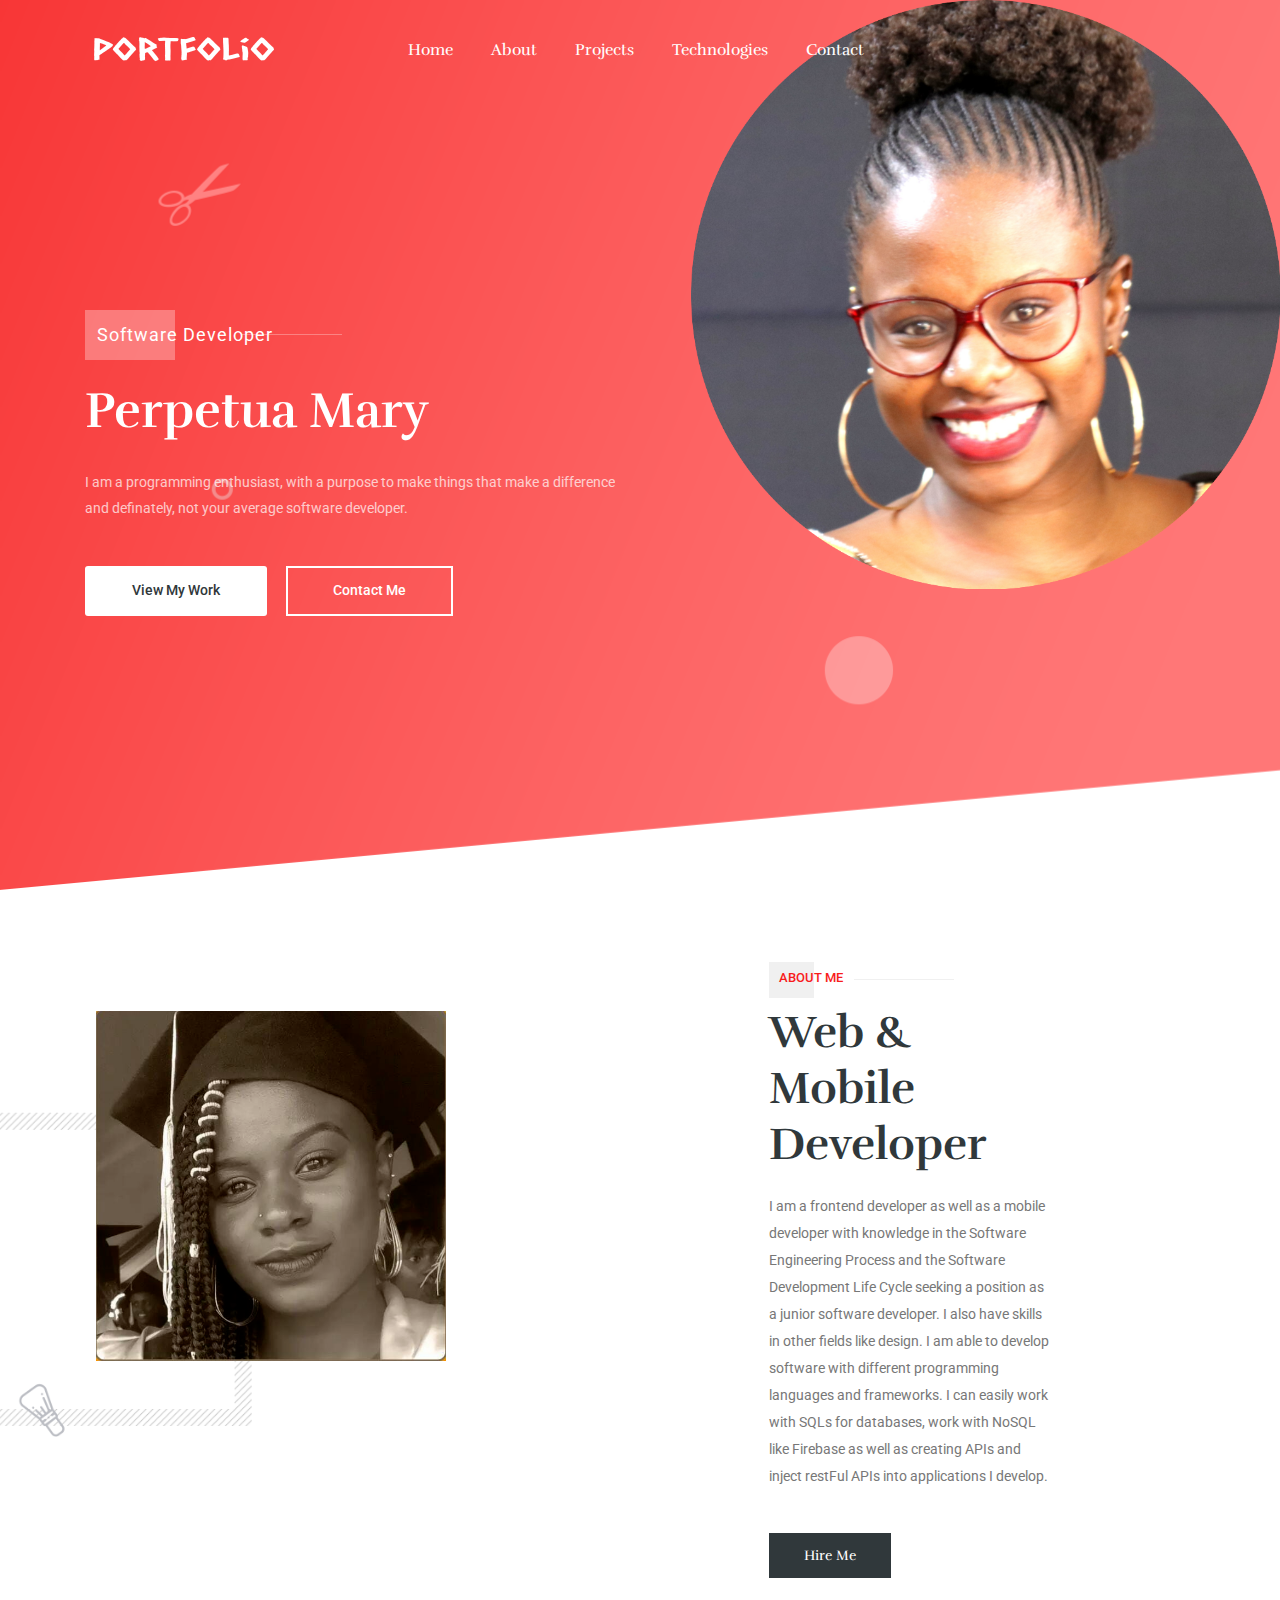
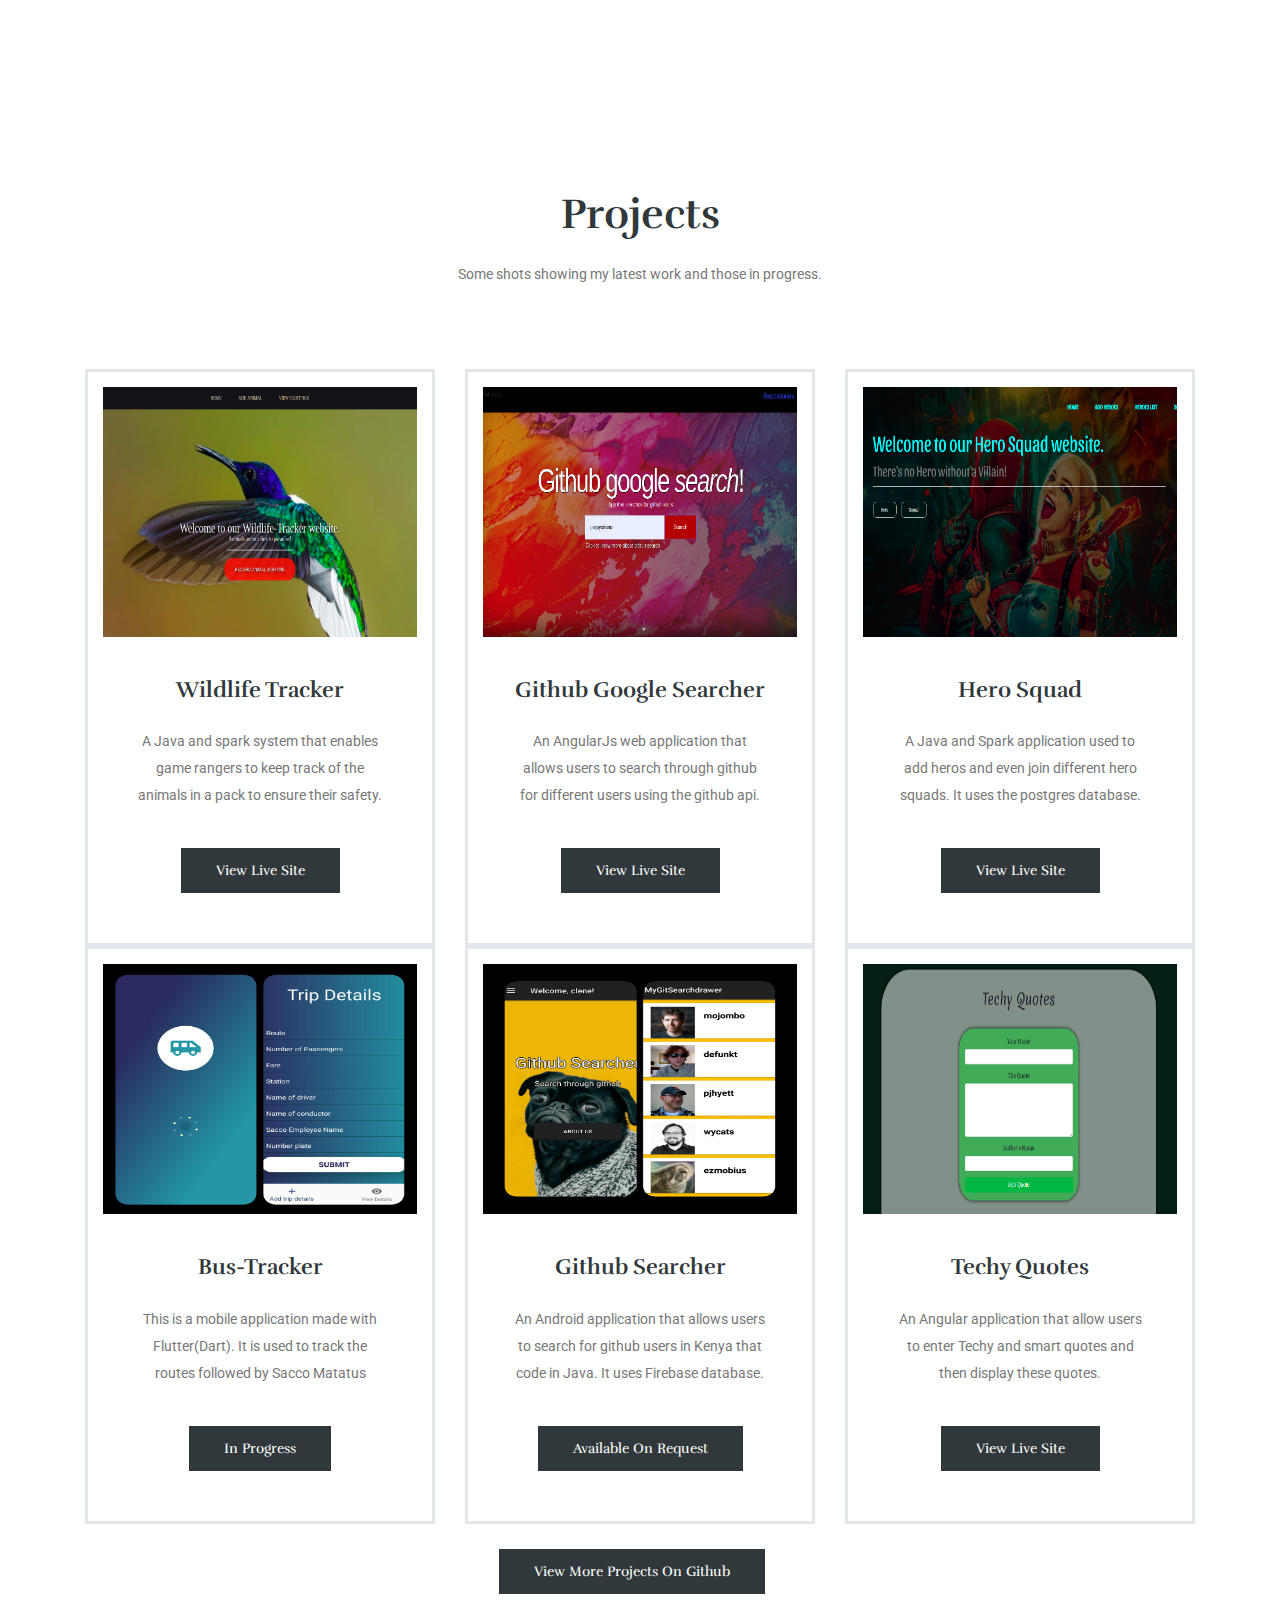
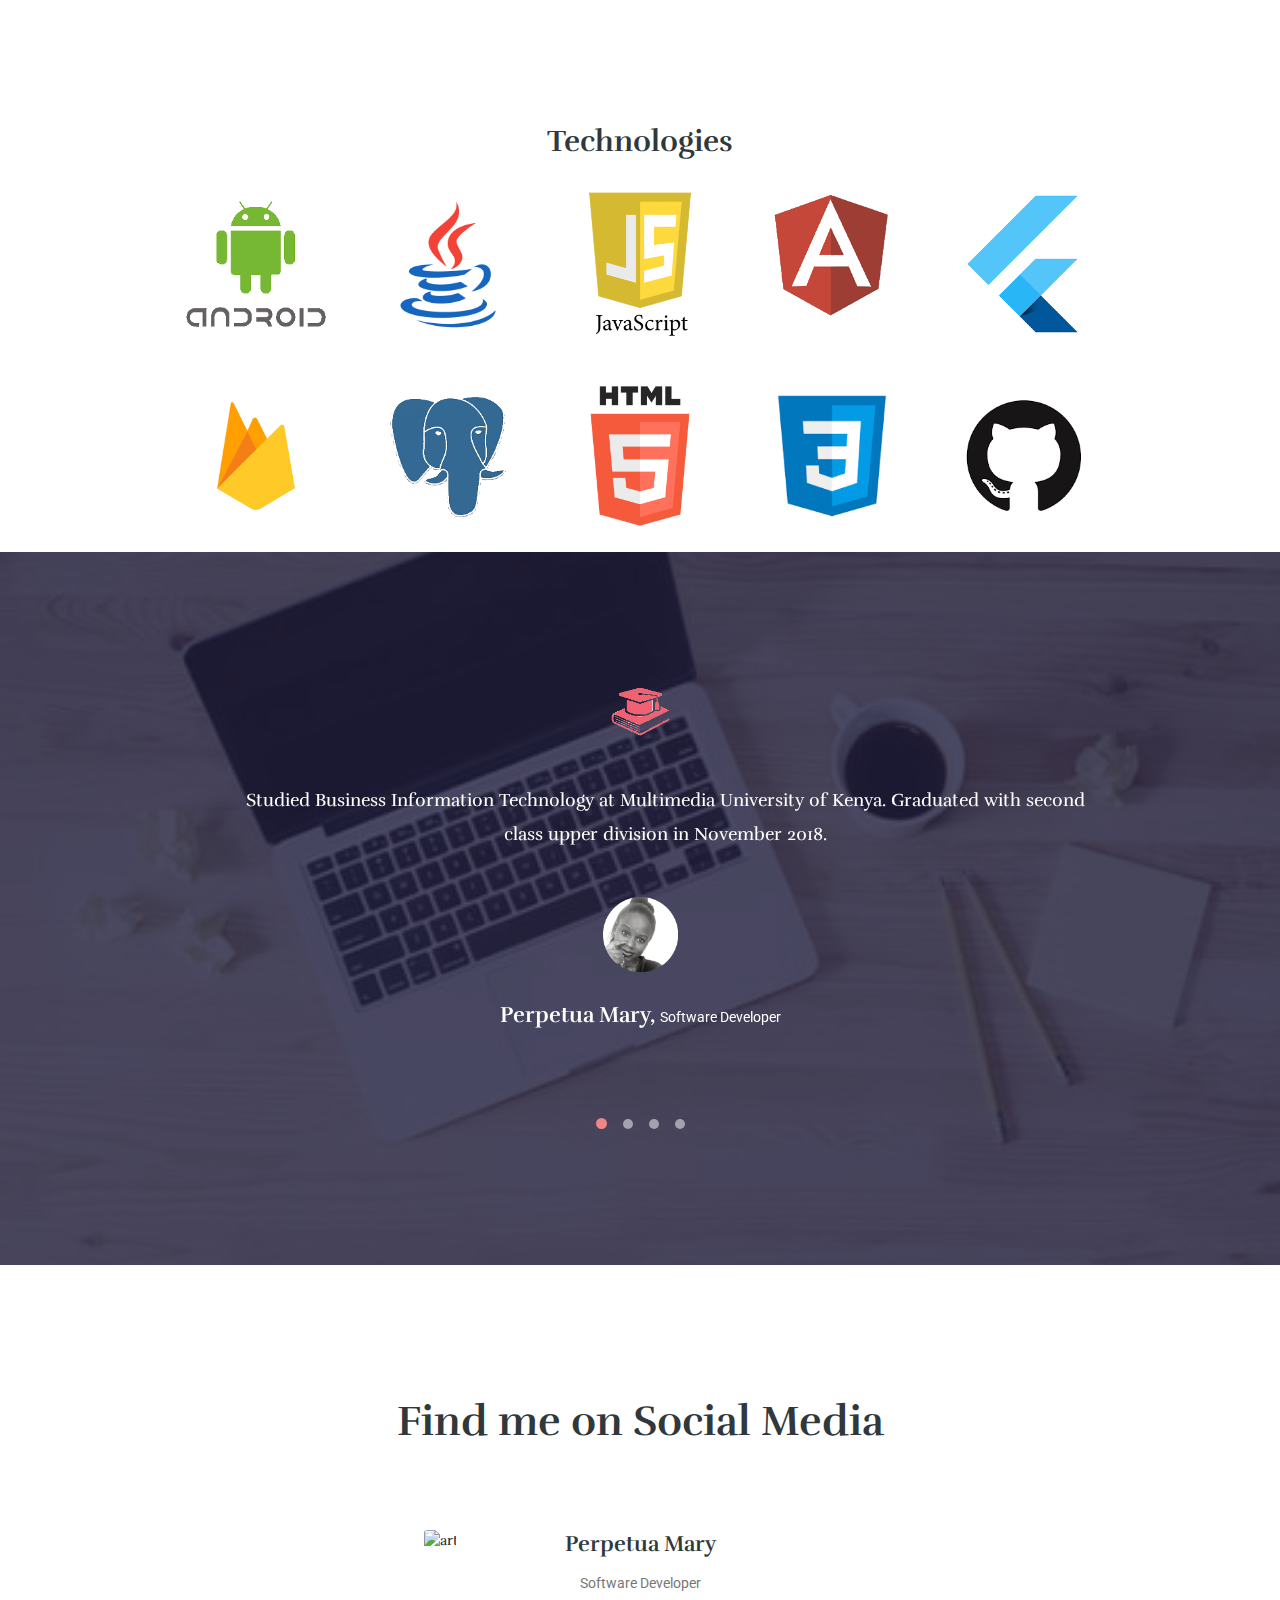
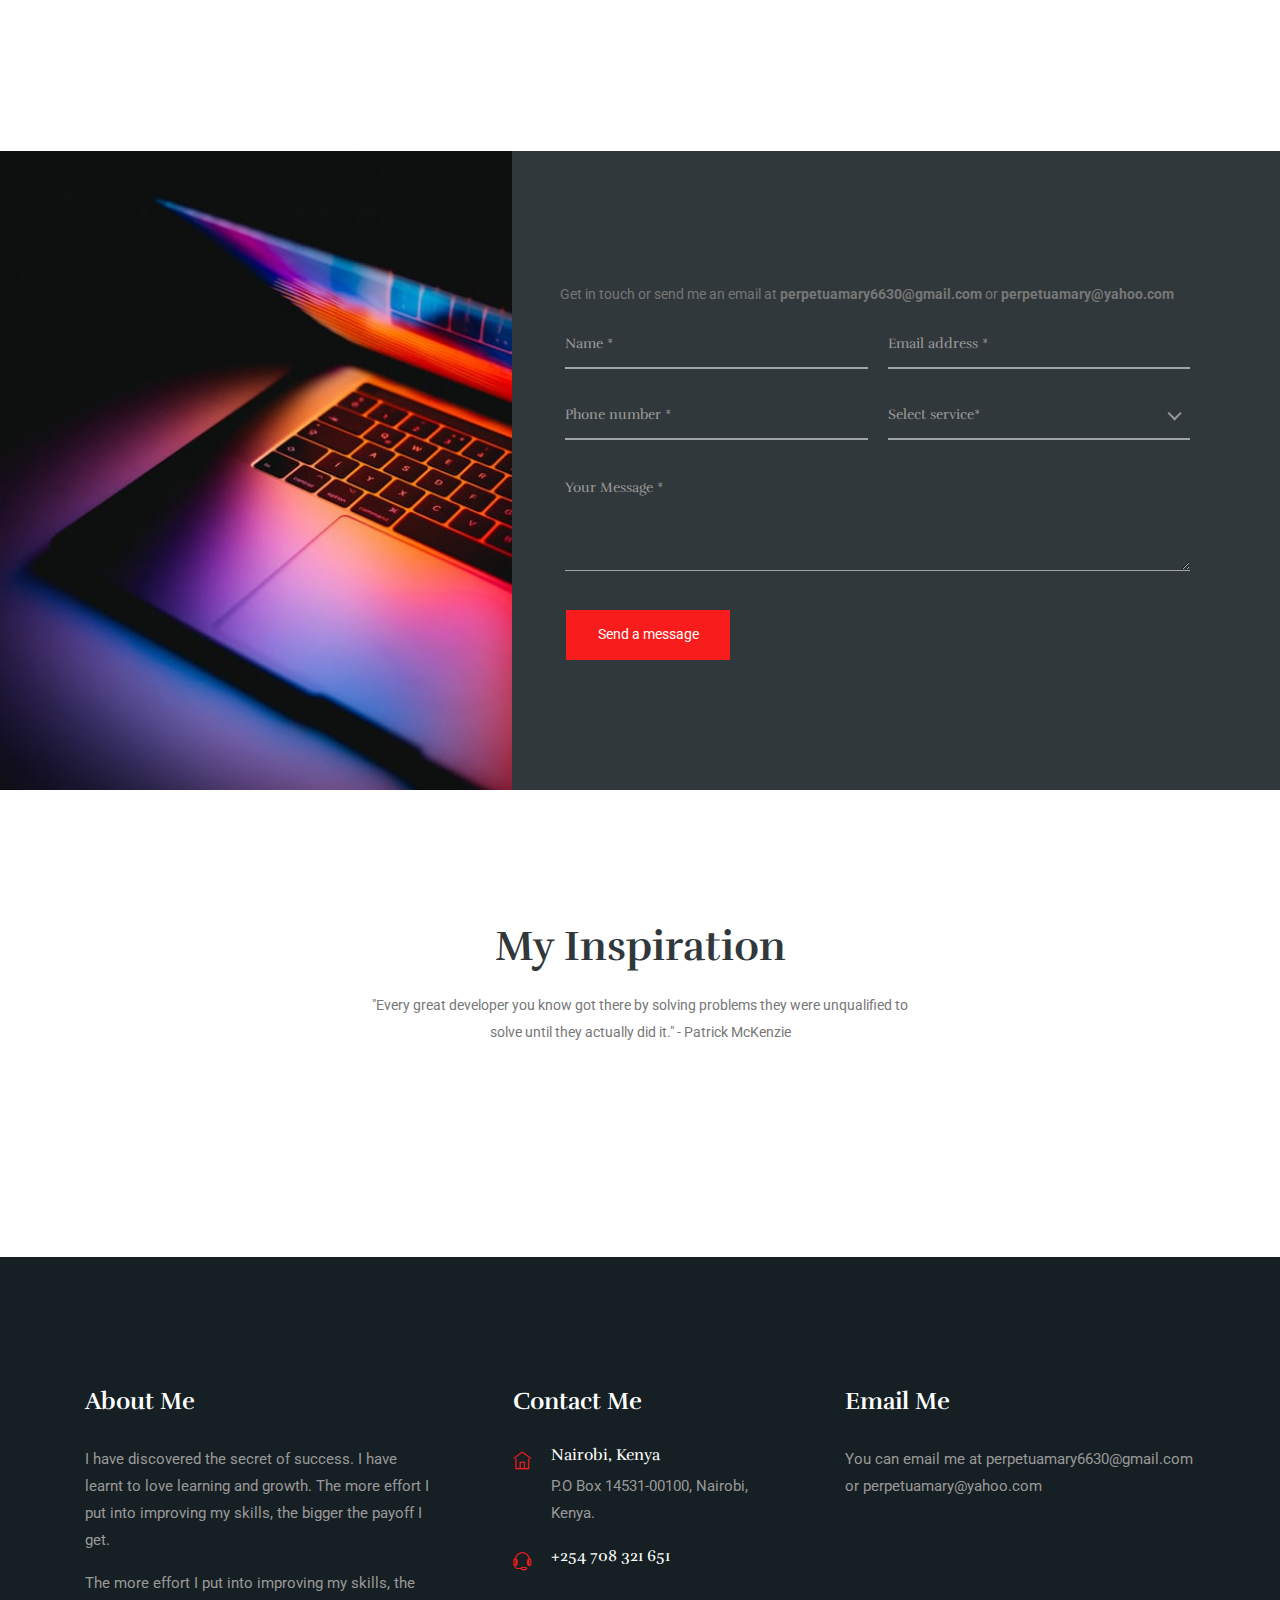
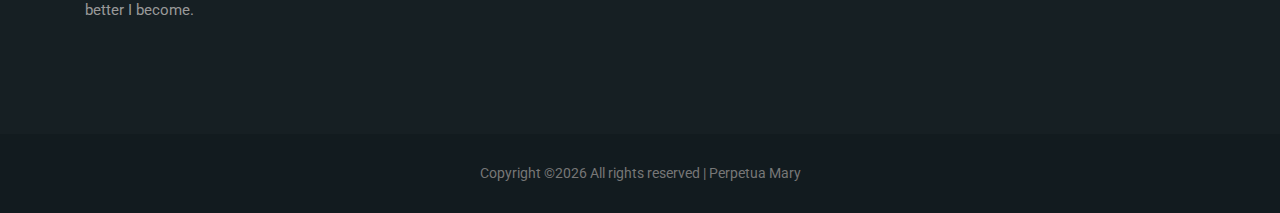
==== commit b04a642a: "Changes" ====
--- a/index.html
+++ b/index.html
@@ -245,7 +245,7 @@
                                     <div class="hover_text">
                 
                                         <h2>Javascript</h2>
-                                        <p>Use in frontend and backend of web applications. Make my applications interactive</p>
+                                        <p>Use in frontend and backend to make my applications interactive</p>
                                         
                                     </div>
                                 </div>
@@ -442,38 +442,44 @@
                 <div class="col-lg-7">
                     <div class="regervation_part_iner">
                             <p>Get in touch or send me an email at <strong>perpetuamary6630@gmail.com </strong>or <strong>perpetuamary@yahoo.com</strong></p> <br>
-                        <form>
+                        <form action="https://formspree.io/mdqaplgx" method="POST" id="contact_form">
                             <div class="form-row">
                                 <div class="form-group col-md-6">
-                                    <input type="text" class="form-control" id="inputEmail4" placeholder="Name *">
+                                    <input type="text" name="name" class="form-control" id="inputEmail4" placeholder="Name *">
                                 </div>
                                 <div class="form-group col-md-6">
-                                    <input type="email" class="form-control" id="inputPassword4"
+                                    <input type="email" name="_replyto" class="form-control" id="inputPassword4"
                                         placeholder="Email address *">
                                 </div> 
                                 <div class="form-group col-md-6">
-                                        <input type="number" class="form-control" id="pnone" placeholder="Phone number *">
+                                        <input type="number" name="number" class="form-control" id="pnone" placeholder="Phone number *">
                                     </div>
                                    
                                 <div class="form-group col-md-6">
                                     <select class="form-control" id="Select">
                                         <option value="1" selected>Select service*</option>
-                                        <option value="2"></option>
-                                        <option value="3">Inquiries</option>
-                                        <option value="4">Schedule a meeting</option>
+                                        <option value="2">Inquiries</option>
+                                        <option value="3">Schedule a meeting</option>
                                     </select>
                                 </div>
                                
                                 <div class="form-group col-md-12">
-                                    <textarea class="form-control" id="Textarea" rows="4"
-                                        placeholder="Your Note *"></textarea>
-                                </div>
+                                    <textarea class="form-control" name="message" id="Textarea" rows="4"
+                                        placeholder="Your Message *"></textarea>
+                                </div>
+                                <!-- <input type="hidden" name="_next" value="//mywebsite.com/thanks.html" /> -->
+                                <input type="hidden" name="_subject" value="Website contact" />
+                                <input type="text" name="_gotcha" style="display:none" />
+                               
                             </div>
 
 
                             <div class="regerv_btn">
-                                <a href="#" class="regerv_btn_iner">Send a message</a>
-                            </div>
+                                
+                                <a href="#contact_form" type= "submit" class="regerv_btn_iner" onclick="submit()" >Send a message</a>
+                            </div>
+
+                            
                         </form>
                     </div>
                 </div>
@@ -488,7 +494,7 @@
             <div class="row justify-content-center">
                 <div class="col-lg-6">
                     <div class="section_tittle">
-                        <img src="img/section_tittle_icon.png" alt="icon">
+                    
                         <h2>My Inspiration</h2>
                         <p>"Every great developer you know got there by solving problems they were unqualified to solve until they actually did it." - Patrick McKenzie</p>
                     </div>
@@ -551,6 +557,16 @@
     <!-- footer part end-->
 
     <!-- jquery plugins here-->
+    <script>
+            function submit() {
+              /*Put all the data posting code here*/
+             document.getElementById("contact_form").reset();
+             jQuery(document).ready(function($){
+alert("Thank you for reaching out! I will get back to you as soon as possible.");
+});
+            }
+            </script>
+             
 
     <script src="js/jquery-1.12.1.min.js"></script>
     <!-- popper js -->
--- a/css/style.css
+++ b/css/style.css
@@ -2327,6 +2327,20 @@
   background-color: #fa4c4c;
   margin-top: 0px;
 }
+.modal-backdrop {
+  position: fixed;
+  top: 0;
+  right: 0;
+  bottom: 0;
+  left: 0;
+  background-color: rgba(0,0,0,0.7);
+  outline: none;
+  }
+  .gbs3 .modal {
+  overflow-y: inherit; 
+  outline: none;
+  top: 30%;
+  }
 
 /* line 116, ../../01 cl html template/New folder/May 2019/173 Hipstyle Barber/Hipstyle Barber template/sass/_menu.scss */
 .dropdown .dropdown-menu .dropdown-item {
